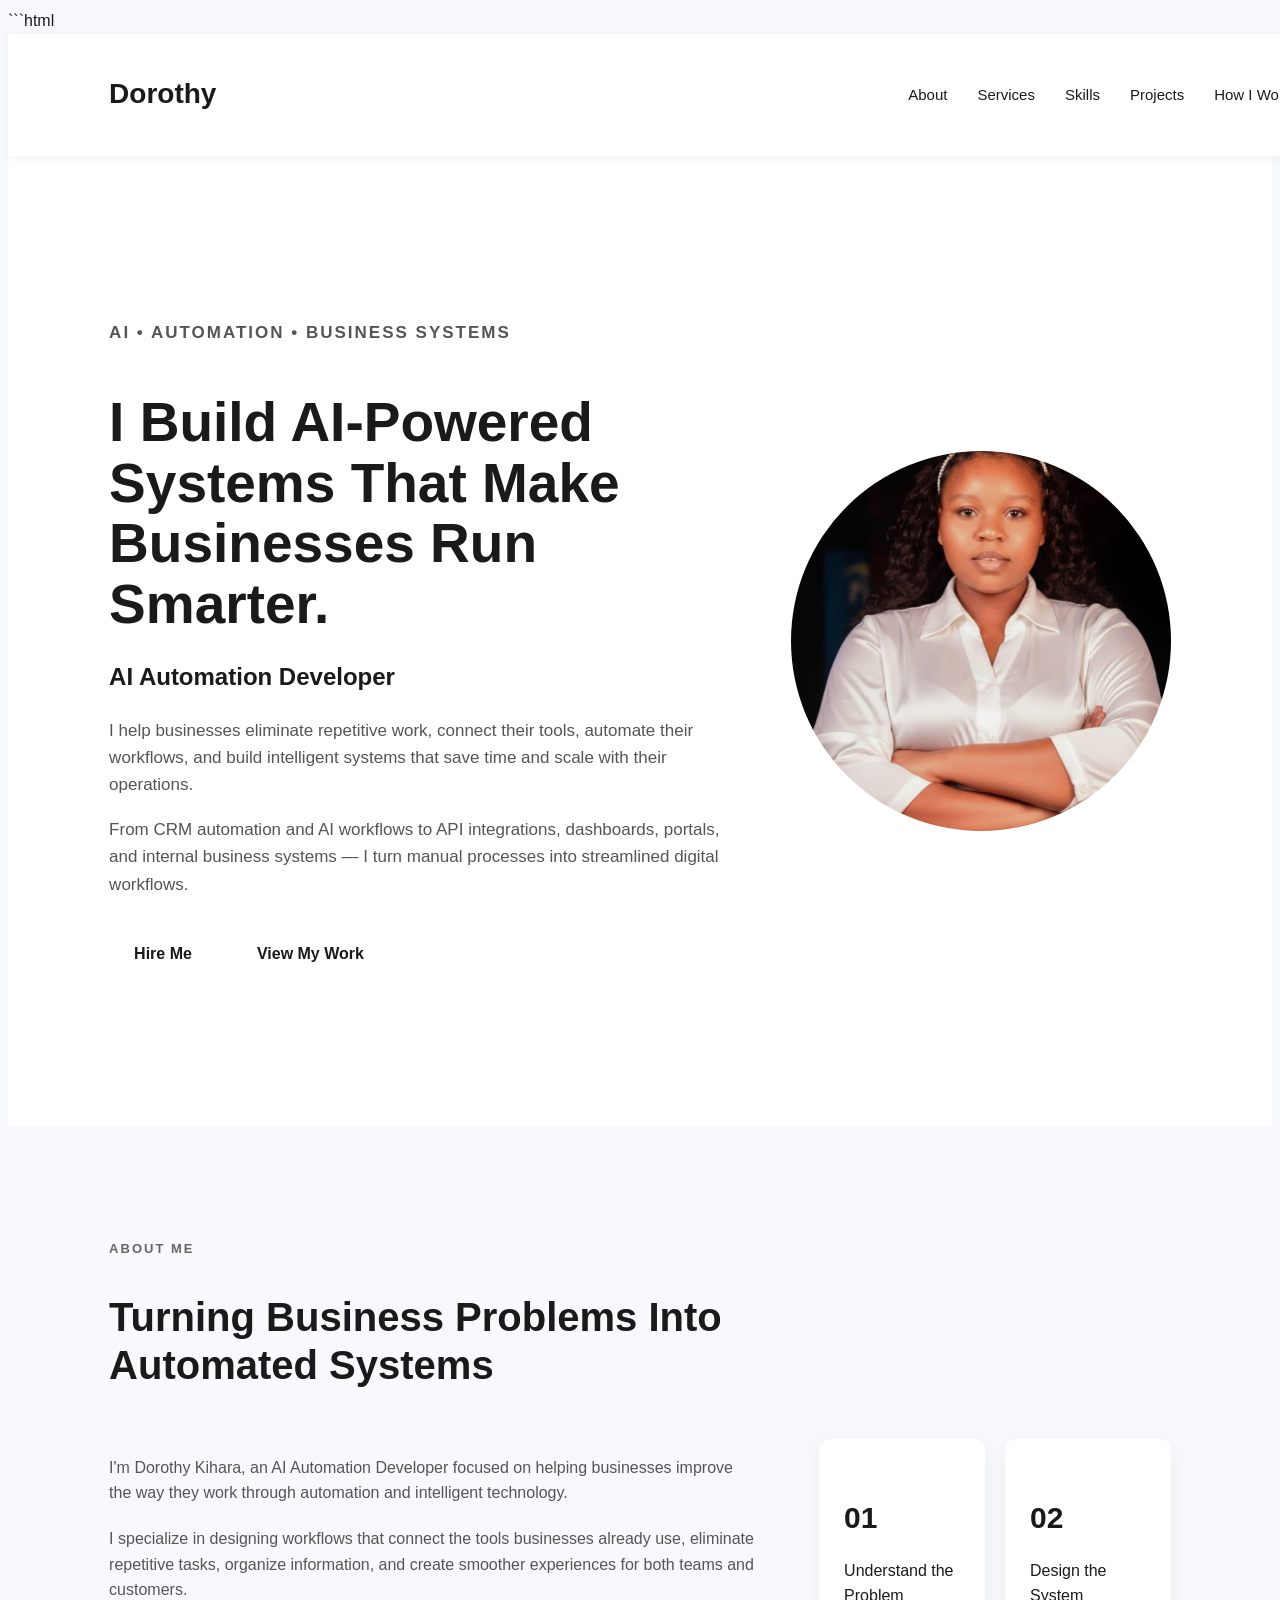
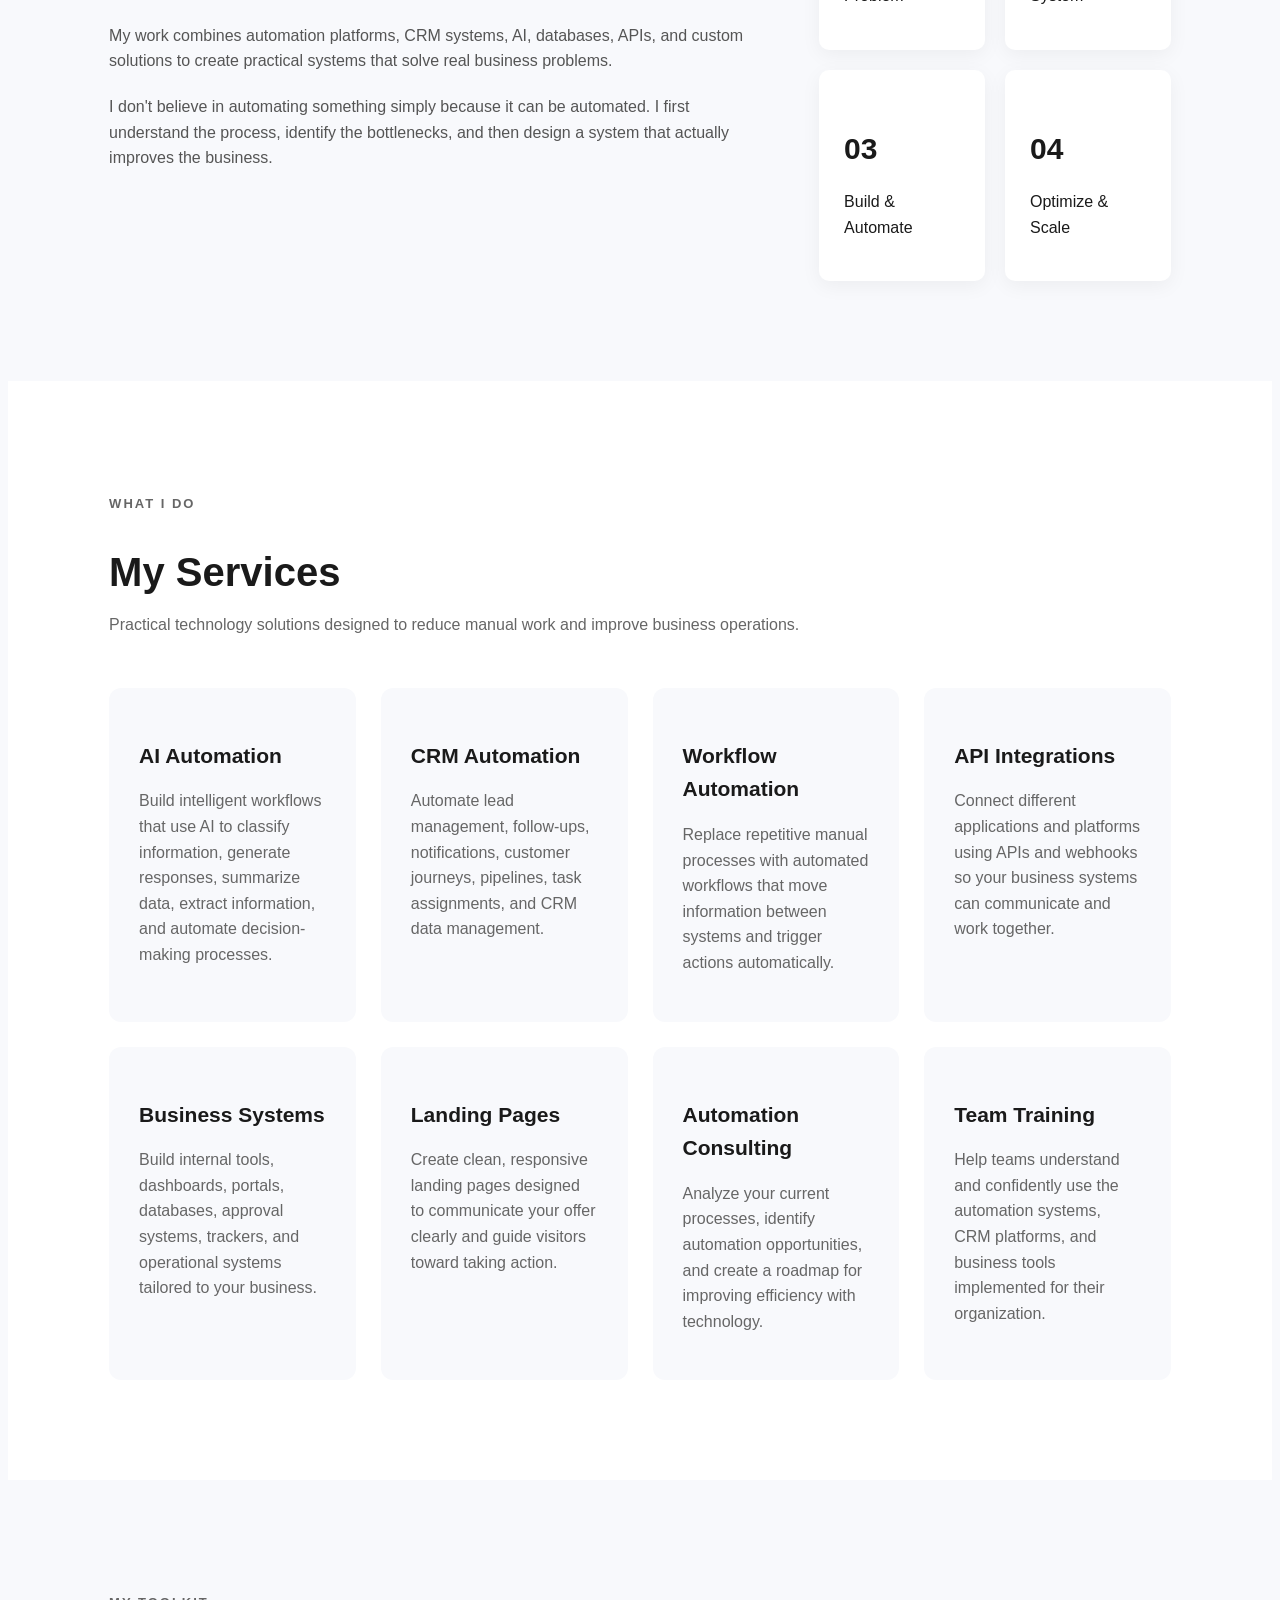
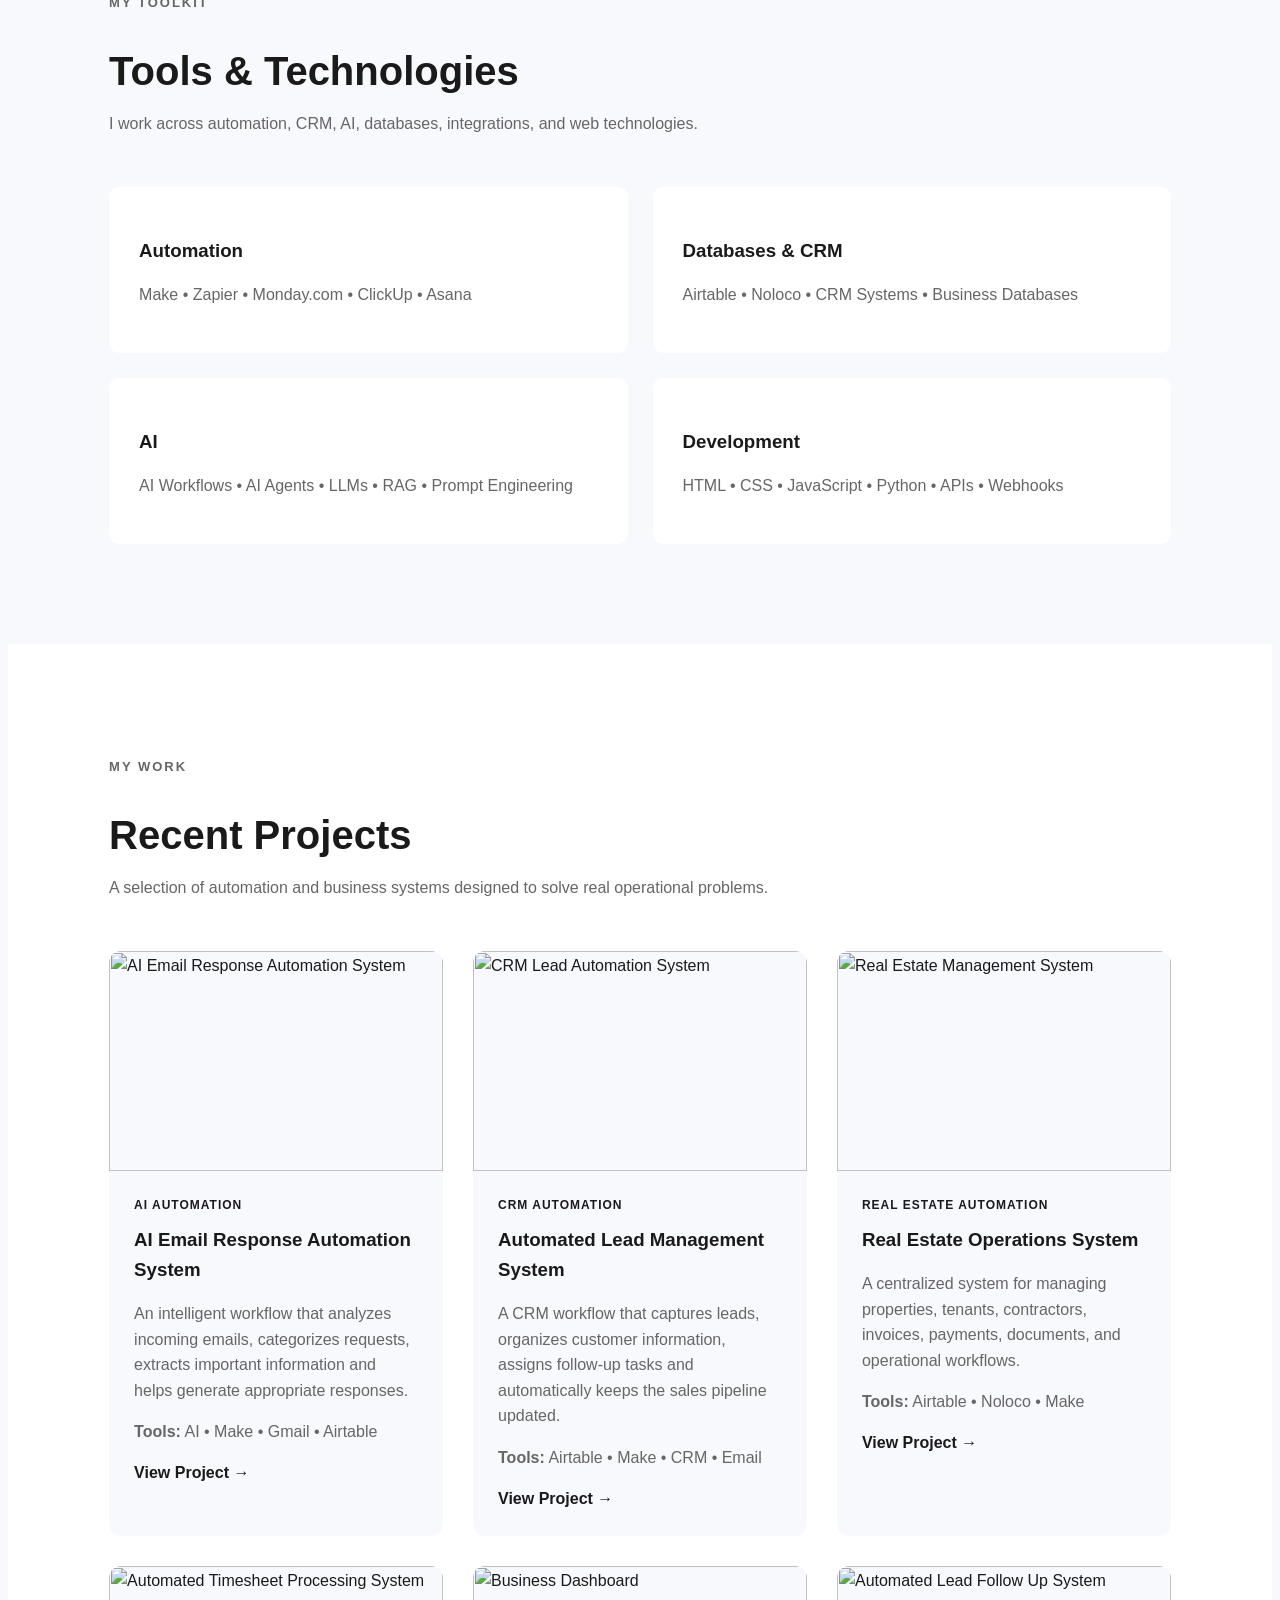
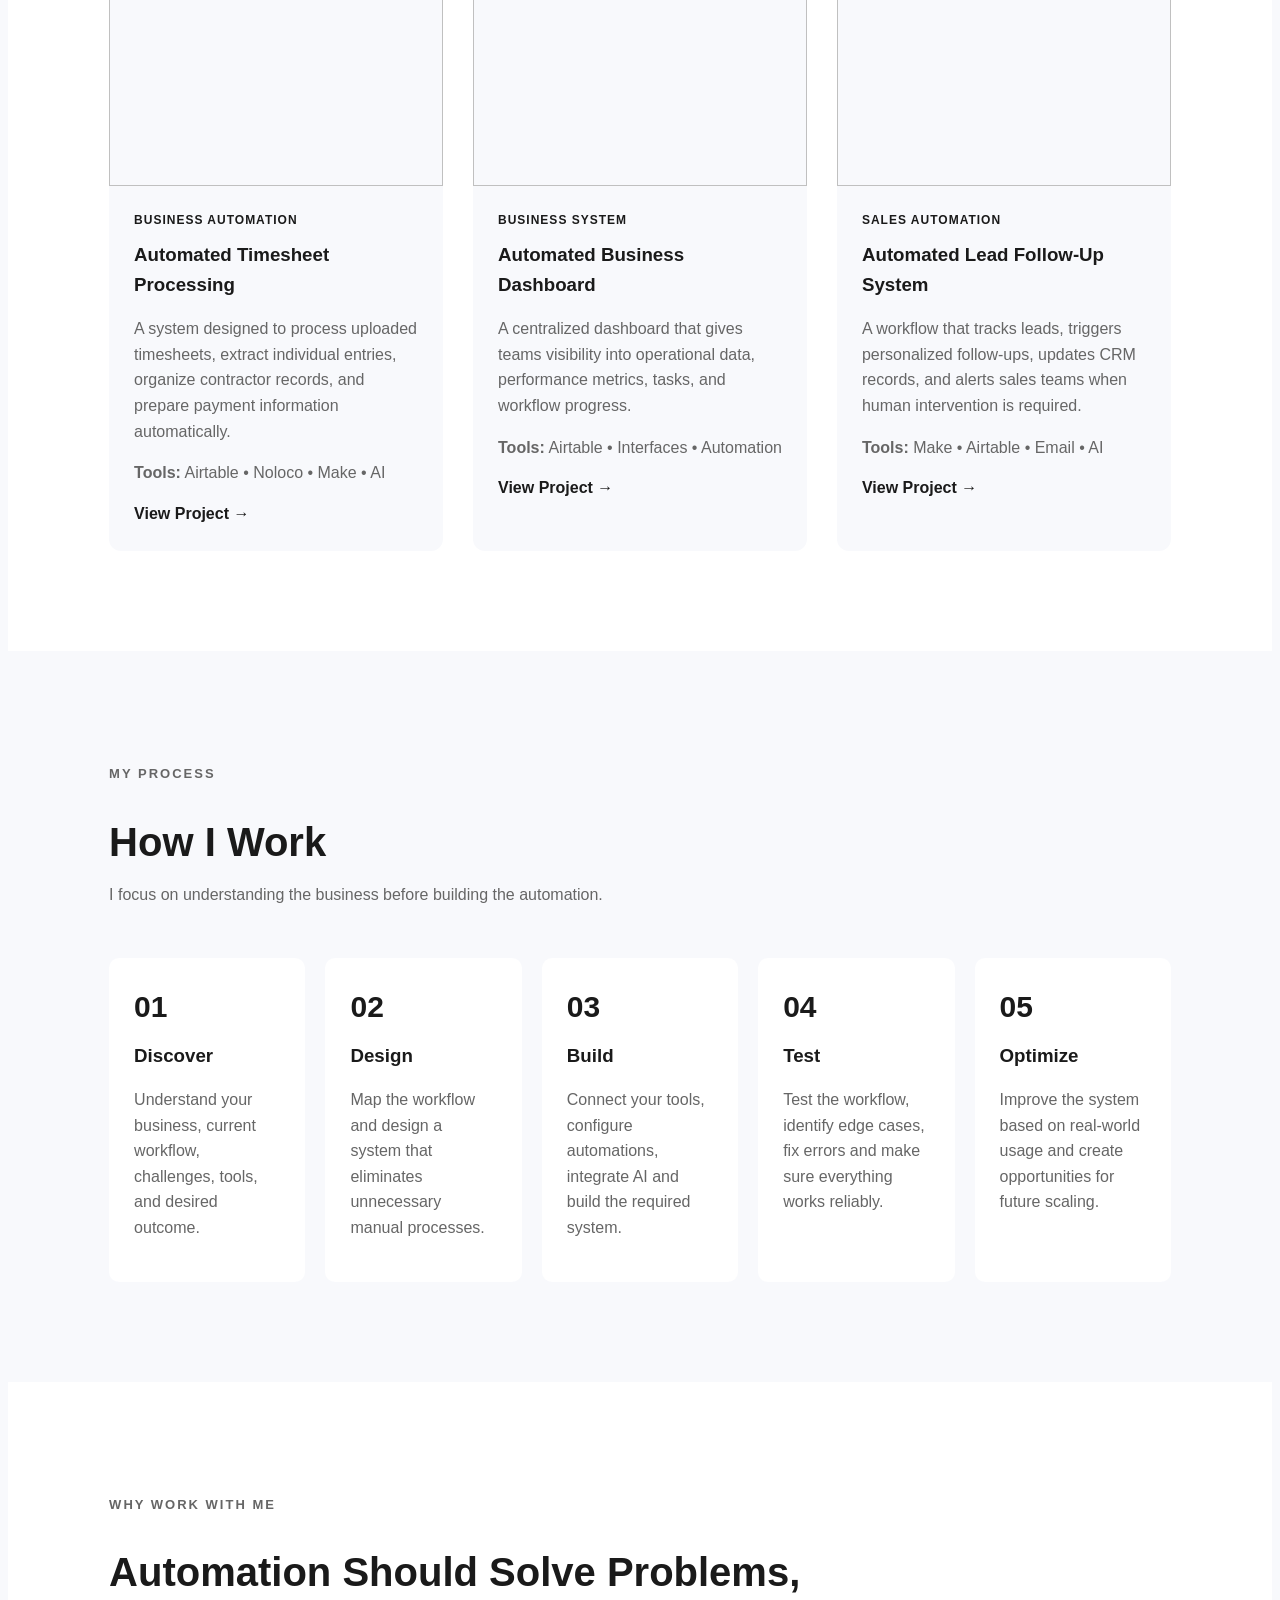
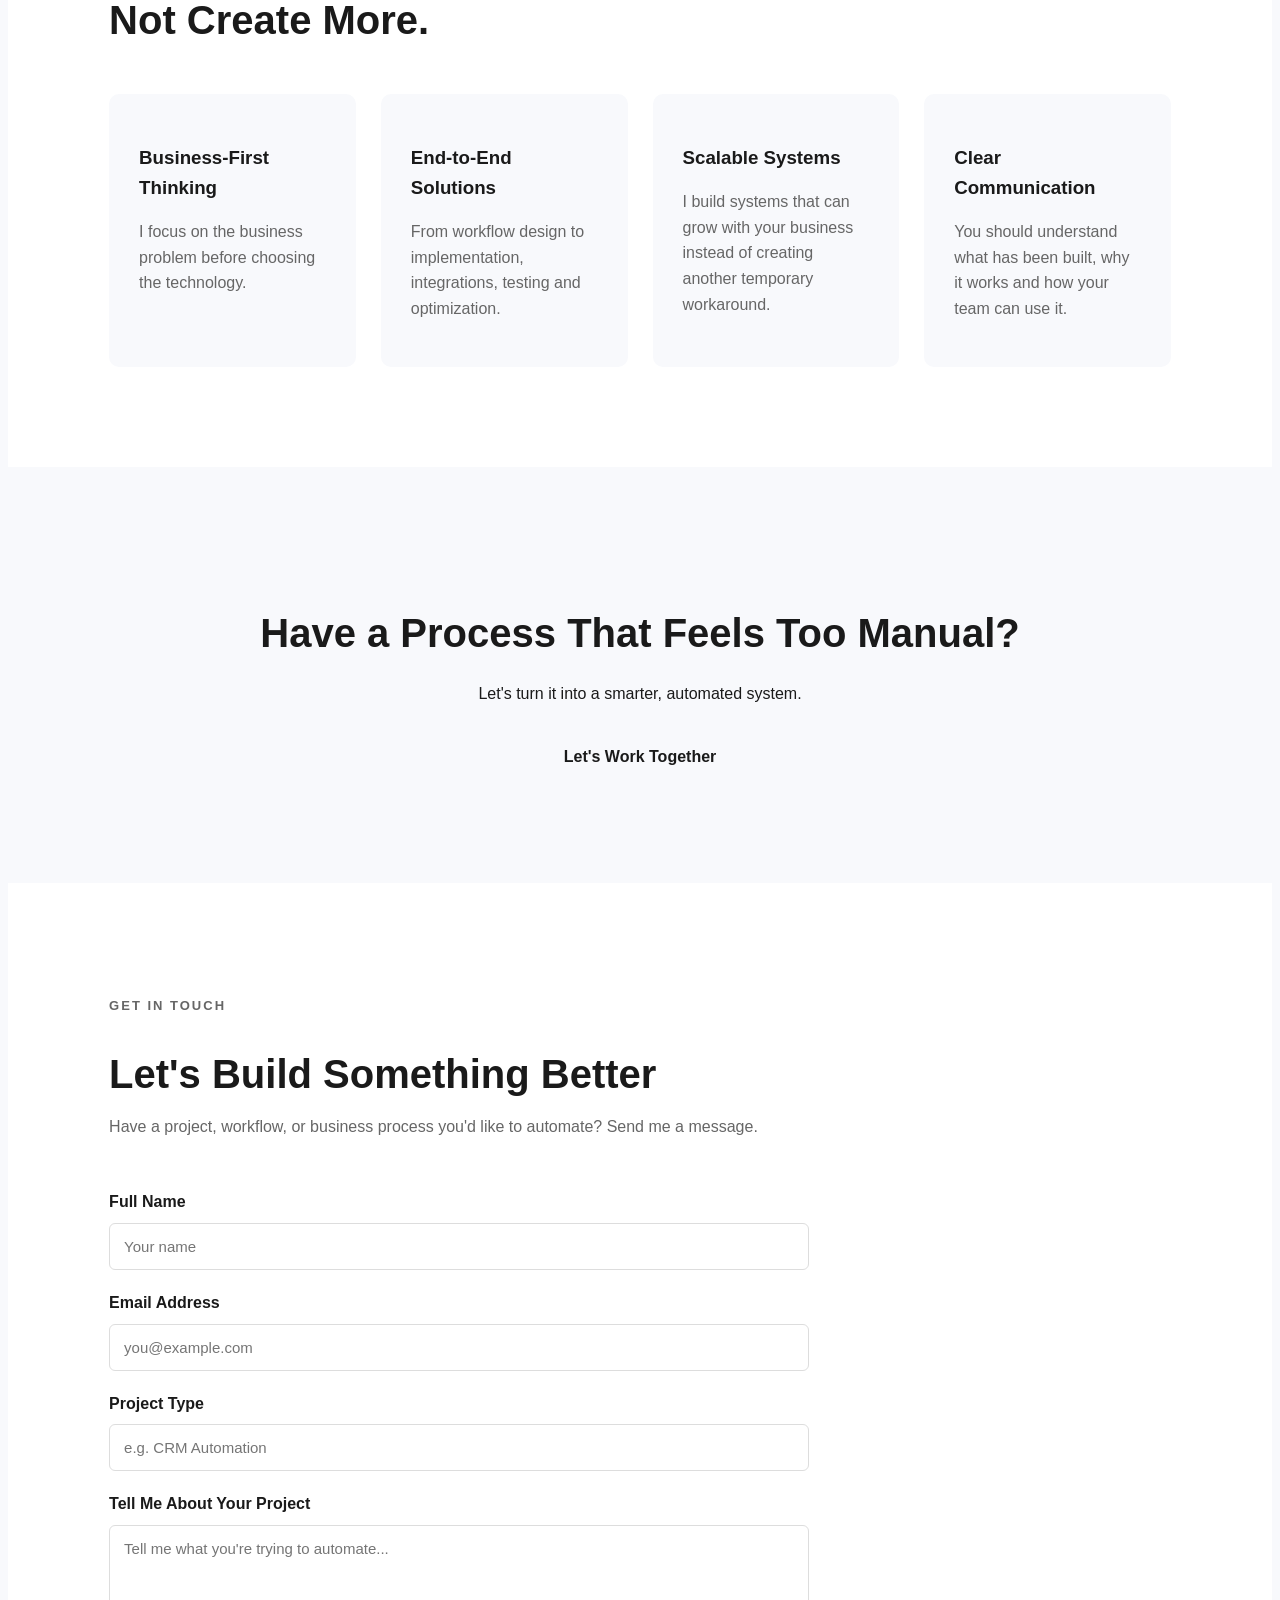
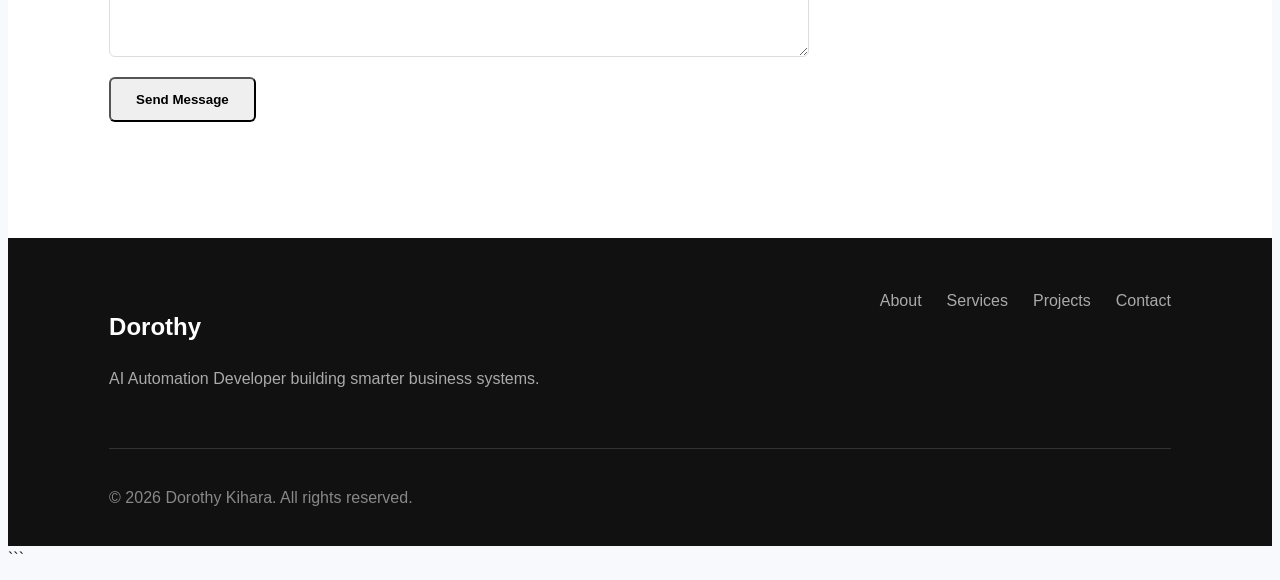
==== index.html @ 14ac832a "updates" ====
```html
<!DOCTYPE html>
<html lang="en">

<head>
    <meta charset="UTF-8">
    <meta name="viewport" content="width=device-width, initial-scale=1.0">

    <meta name="description"
        content="Dorothy Kihara - AI Automation Developer specializing in AI automation, CRM systems, workflow automation, API integrations and business process optimization.">

    <title>Dorothy Kihara | AI Automation Developer</title>

    <link rel="stylesheet" href="style.css">
</head>

<body>

    <!-- ================= HEADER ================= -->

    <header class="header">

        <div class="logo">
            <h1>Dorothy</h1>
        </div>

        <nav class="header-links">

            <a href="#about">About</a>
            <a href="#services">Services</a>
            <a href="#skills">Skills</a>
            <a href="#projects">Projects</a>
            <a href="#process">How I Work</a>
            <a href="#contact">Contact</a>

        </nav>

    </header>


    <main>

        <!-- ================= HERO ================= -->

        <section class="hero" id="home">

            <div class="hero-text">

                <p class="eyebrow">AI • AUTOMATION • BUSINESS SYSTEMS</p>

                <h2>
                    I Build AI-Powered Systems
                    That Make Businesses Run Smarter.
                </h2>

                <h3>AI Automation Developer</h3>

                <p>
                    I help businesses eliminate repetitive work, connect
                    their tools, automate their workflows, and build
                    intelligent systems that save time and scale with
                    their operations.
                </p>

                <p>
                    From CRM automation and AI workflows to API
                    integrations, dashboards, portals, and internal
                    business systems — I turn manual processes into
                    streamlined digital workflows.
                </p>

                <div class="hero-buttons">

                    <a href="#contact" class="btn">
                        Hire Me
                    </a>

                    <a href="#projects" class="btn secondary-btn">
                        View My Work
                    </a>

                </div>

            </div>


            <div class="hero-image">

                <img src="media/my pic.jpeg"
                    alt="Dorothy Kihara - AI Automation Developer">

            </div>

        </section>


        <!-- ================= ABOUT ================= -->

        <section class="about" id="about">

            <div class="section-heading">

                <p class="eyebrow">ABOUT ME</p>

                <h2>
                    Turning Business Problems Into
                    Automated Systems
                </h2>

            </div>


            <div class="about-content">

                <div class="about-text">

                    <p>
                        I'm Dorothy Kihara, an AI Automation Developer
                        focused on helping businesses improve the way
                        they work through automation and intelligent
                        technology.
                    </p>

                    <p>
                        I specialize in designing workflows that connect
                        the tools businesses already use, eliminate
                        repetitive tasks, organize information, and
                        create smoother experiences for both teams and
                        customers.
                    </p>

                    <p>
                        My work combines automation platforms, CRM
                        systems, AI, databases, APIs, and custom
                        solutions to create practical systems that
                        solve real business problems.
                    </p>

                    <p>
                        I don't believe in automating something simply
                        because it can be automated. I first understand
                        the process, identify the bottlenecks, and then
                        design a system that actually improves the
                        business.
                    </p>

                </div>


                <div class="about-highlights">

                    <div class="highlight">
                        <h3>01</h3>
                        <p>Understand the Problem</p>
                    </div>

                    <div class="highlight">
                        <h3>02</h3>
                        <p>Design the System</p>
                    </div>

                    <div class="highlight">
                        <h3>03</h3>
                        <p>Build & Automate</p>
                    </div>

                    <div class="highlight">
                        <h3>04</h3>
                        <p>Optimize & Scale</p>
                    </div>

                </div>

            </div>

        </section>


        <!-- ================= SERVICES ================= -->

        <section class="services" id="services">

            <div class="section-heading">

                <p class="eyebrow">WHAT I DO</p>

                <h2>My Services</h2>

                <p>
                    Practical technology solutions designed to reduce
                    manual work and improve business operations.
                </p>

            </div>


            <div class="services-container">


                <div class="card">

                    <h3>AI Automation</h3>

                    <p>
                        Build intelligent workflows that use AI to
                        classify information, generate responses,
                        summarize data, extract information, and
                        automate decision-making processes.
                    </p>

                </div>


                <div class="card">

                    <h3>CRM Automation</h3>

                    <p>
                        Automate lead management, follow-ups,
                        notifications, customer journeys, pipelines,
                        task assignments, and CRM data management.
                    </p>

                </div>


                <div class="card">

                    <h3>Workflow Automation</h3>

                    <p>
                        Replace repetitive manual processes with
                        automated workflows that move information
                        between systems and trigger actions
                        automatically.
                    </p>

                </div>


                <div class="card">

                    <h3>API Integrations</h3>

                    <p>
                        Connect different applications and platforms
                        using APIs and webhooks so your business
                        systems can communicate and work together.
                    </p>

                </div>


                <div class="card">

                    <h3>Business Systems</h3>

                    <p>
                        Build internal tools, dashboards, portals,
                        databases, approval systems, trackers, and
                        operational systems tailored to your business.
                    </p>

                </div>


                <div class="card">

                    <h3>Landing Pages</h3>

                    <p>
                        Create clean, responsive landing pages designed
                        to communicate your offer clearly and guide
                        visitors toward taking action.
                    </p>

                </div>


                <div class="card">

                    <h3>Automation Consulting</h3>

                    <p>
                        Analyze your current processes, identify
                        automation opportunities, and create a roadmap
                        for improving efficiency with technology.
                    </p>

                </div>


                <div class="card">

                    <h3>Team Training</h3>

                    <p>
                        Help teams understand and confidently use the
                        automation systems, CRM platforms, and business
                        tools implemented for their organization.
                    </p>

                </div>

            </div>

        </section>


        <!-- ================= SKILLS ================= -->

        <section class="skills" id="skills">

            <div class="section-heading">

                <p class="eyebrow">MY TOOLKIT</p>

                <h2>Tools & Technologies</h2>

                <p>
                    I work across automation, CRM, AI, databases,
                    integrations, and web technologies.
                </p>

            </div>


            <div class="skills-container">

                <div class="skill">
                    <h3>Automation</h3>
                    <p>Make • Zapier • Monday.com • ClickUp • Asana</p>
                </div>


                <div class="skill">
                    <h3>Databases & CRM</h3>
                    <p>Airtable • Noloco • CRM Systems • Business Databases</p>
                </div>


                <div class="skill">
                    <h3>AI</h3>
                    <p>AI Workflows • AI Agents • LLMs • RAG • Prompt Engineering</p>
                </div>


                <div class="skill">
                    <h3>Development</h3>
                    <p>HTML • CSS • JavaScript • Python • APIs • Webhooks</p>
                </div>

            </div>

        </section>


        <!-- ================= PROJECTS ================= -->

        <section class="projects" id="projects">

            <div class="section-heading">

                <p class="eyebrow">MY WORK</p>

                <h2>Recent Projects</h2>

                <p>
                    A selection of automation and business systems
                    designed to solve real operational problems.
                </p>

            </div>


            <div class="projects-container">


                <!-- PROJECT 1 -->

                <article class="projects-card">

                    <div class="project-image">

                        <img src="media/ai-email-automation.png"
                            alt="AI Email Response Automation System">

                    </div>

                    <div class="project-content">

                        <span>AI AUTOMATION</span>

                        <h3>
                            AI Email Response Automation System
                        </h3>

                        <p>
                            An intelligent workflow that analyzes
                            incoming emails, categorizes requests,
                            extracts important information and helps
                            generate appropriate responses.
                        </p>

                        <p>
                            <strong>Tools:</strong>
                            AI • Make • Gmail • Airtable
                        </p>

                        <a href="#" class="project-link">
                            View Project →
                        </a>

                    </div>

                </article>


                <!-- PROJECT 2 -->

                <article class="projects-card">

                    <div class="project-image">

                        <img src="media/crm-automation.png"
                            alt="CRM Lead Automation System">

                    </div>

                    <div class="project-content">

                        <span>CRM AUTOMATION</span>

                        <h3>
                            Automated Lead Management System
                        </h3>

                        <p>
                            A CRM workflow that captures leads,
                            organizes customer information,
                            assigns follow-up tasks and automatically
                            keeps the sales pipeline updated.
                        </p>

                        <p>
                            <strong>Tools:</strong>
                            Airtable • Make • CRM • Email
                        </p>

                        <a href="#" class="project-link">
                            View Project →
                        </a>

                    </div>

                </article>


                <!-- PROJECT 3 -->

                <article class="projects-card">

                    <div class="project-image">

                        <img src="media/real-estate-system.png"
                            alt="Real Estate Management System">

                    </div>

                    <div class="project-content">

                        <span>REAL ESTATE AUTOMATION</span>

                        <h3>
                            Real Estate Operations System
                        </h3>

                        <p>
                            A centralized system for managing properties,
                            tenants, contractors, invoices, payments,
                            documents, and operational workflows.
                        </p>

                        <p>
                            <strong>Tools:</strong>
                            Airtable • Noloco • Make
                        </p>

                        <a href="#" class="project-link">
                            View Project →
                        </a>

                    </div>

                </article>


                <!-- PROJECT 4 -->

                <article class="projects-card">

                    <div class="project-image">

                        <img src="media/timesheet-system.png"
                            alt="Automated Timesheet Processing System">

                    </div>

                    <div class="project-content">

                        <span>BUSINESS AUTOMATION</span>

                        <h3>
                            Automated Timesheet Processing
                        </h3>

                        <p>
                            A system designed to process uploaded
                            timesheets, extract individual entries,
                            organize contractor records, and prepare
                            payment information automatically.
                        </p>

                        <p>
                            <strong>Tools:</strong>
                            Airtable • Noloco • Make • AI
                        </p>

                        <a href="#" class="project-link">
                            View Project →
                        </a>

                    </div>

                </article>


                <!-- PROJECT 5 -->

                <article class="projects-card">

                    <div class="project-image">

                        <img src="media/business-dashboard.png"
                            alt="Business Dashboard">

                    </div>

                    <div class="project-content">

                        <span>BUSINESS SYSTEM</span>

                        <h3>
                            Automated Business Dashboard
                        </h3>

                        <p>
                            A centralized dashboard that gives teams
                            visibility into operational data,
                            performance metrics, tasks, and workflow
                            progress.
                        </p>

                        <p>
                            <strong>Tools:</strong>
                            Airtable • Interfaces • Automation
                        </p>

                        <a href="#" class="project-link">
                            View Project →
                        </a>

                    </div>

                </article>


                <!-- PROJECT 6 -->

                <article class="projects-card">

                    <div class="project-image">

                        <img src="media/lead-followup.png"
                            alt="Automated Lead Follow Up System">

                    </div>

                    <div class="project-content">

                        <span>SALES AUTOMATION</span>

                        <h3>
                            Automated Lead Follow-Up System
                        </h3>

                        <p>
                            A workflow that tracks leads, triggers
                            personalized follow-ups, updates CRM
                            records, and alerts sales teams when human
                            intervention is required.
                        </p>

                        <p>
                            <strong>Tools:</strong>
                            Make • Airtable • Email • AI
                        </p>

                        <a href="#" class="project-link">
                            View Project →
                        </a>

                    </div>

                </article>

            </div>

        </section>


        <!-- ================= PROCESS ================= -->

        <section class="process" id="process">

            <div class="section-heading">

                <p class="eyebrow">MY PROCESS</p>

                <h2>How I Work</h2>

                <p>
                    I focus on understanding the business before
                    building the automation.
                </p>

            </div>


            <div class="process-container">


                <div class="process-step">

                    <span>01</span>

                    <h3>Discover</h3>

                    <p>
                        Understand your business, current workflow,
                        challenges, tools, and desired outcome.
                    </p>

                </div>


                <div class="process-step">

                    <span>02</span>

                    <h3>Design</h3>

                    <p>
                        Map the workflow and design a system that
                        eliminates unnecessary manual processes.
                    </p>

                </div>


                <div class="process-step">

                    <span>03</span>

                    <h3>Build</h3>

                    <p>
                        Connect your tools, configure automations,
                        integrate AI and build the required system.
                    </p>

                </div>


                <div class="process-step">

                    <span>04</span>

                    <h3>Test</h3>

                    <p>
                        Test the workflow, identify edge cases,
                        fix errors and make sure everything works
                        reliably.
                    </p>

                </div>


                <div class="process-step">

                    <span>05</span>

                    <h3>Optimize</h3>

                    <p>
                        Improve the system based on real-world usage
                        and create opportunities for future scaling.
                    </p>

                </div>

            </div>

        </section>


        <!-- ================= WHY WORK WITH ME ================= -->

        <section class="why-me">

            <div class="section-heading">

                <p class="eyebrow">WHY WORK WITH ME</p>

                <h2>
                    Automation Should Solve Problems,
                    Not Create More.
                </h2>

            </div>


            <div class="why-container">

                <div class="why-card">

                    <h3>Business-First Thinking</h3>

                    <p>
                        I focus on the business problem before choosing
                        the technology.
                    </p>

                </div>


                <div class="why-card">

                    <h3>End-to-End Solutions</h3>

                    <p>
                        From workflow design to implementation,
                        integrations, testing and optimization.
                    </p>

                </div>


                <div class="why-card">

                    <h3>Scalable Systems</h3>

                    <p>
                        I build systems that can grow with your
                        business instead of creating another temporary
                        workaround.
                    </p>

                </div>


                <div class="why-card">

                    <h3>Clear Communication</h3>

                    <p>
                        You should understand what has been built,
                        why it works and how your team can use it.
                    </p>

                </div>

            </div>

        </section>


        <!-- ================= CTA ================= -->

        <section class="cta">

            <h2>
                Have a Process That Feels Too Manual?
            </h2>

            <p>
                Let's turn it into a smarter, automated system.
            </p>

            <a href="#contact" class="btn">
                Let's Work Together
            </a>

        </section>


        <!-- ================= CONTACT ================= -->

        <section class="contacts" id="contact">

            <div class="section-heading">

                <p class="eyebrow">GET IN TOUCH</p>

                <h2>Let's Build Something Better</h2>

                <p>
                    Have a project, workflow, or business process
                    you'd like to automate? Send me a message.
                </p>

            </div>


            <form class="contact-form">

                <div class="form-group">

                    <label for="name">
                        Full Name
                    </label>

                    <input
                        type="text"
                        id="name"
                        name="name"
                        placeholder="Your name"
                        required>

                </div>


                <div class="form-group">

                    <label for="email">
                        Email Address
                    </label>

                    <input
                        type="email"
                        id="email"
                        name="email"
                        placeholder="you@example.com"
                        required>

                </div>


                <div class="form-group">

                    <label for="subject">
                        Project Type
                    </label>

                    <input
                        type="text"
                        id="subject"
                        name="subject"
                        placeholder="e.g. CRM Automation">

                </div>


                <div class="form-group">

                    <label for="message">
                        Tell Me About Your Project
                    </label>

                    <textarea
                        id="message"
                        name="message"
                        rows="6"
                        placeholder="Tell me what you're trying to automate..."
                        required></textarea>

                </div>


                <button type="submit" class="btn">
                    Send Message
                </button>

            </form>

        </section>

    </main>


    <!-- ================= FOOTER ================= -->

    <footer class="footer">

        <div class="footer-content">

            <div>

                <h2>Dorothy</h2>

                <p>
                    AI Automation Developer building smarter
                    business systems.
                </p>

            </div>


            <div class="footer-links">

                <a href="#about">About</a>
                <a href="#services">Services</a>
                <a href="#projects">Projects</a>
                <a href="#contact">Contact</a>

            </div>

        </div>


        <div class="footer-bottom">

            <p>
                © 2026 Dorothy Kihara. All rights reserved.
            </p>

        </div>

    </footer>


</body>

</html>
```
---- style.css ----
```css
/* =========================================
   1. GLOBAL RESET
========================================= */

* {
    margin: 0;
    padding: 0;
    box-sizing: border-box;
}


/* =========================================
   2. BODY
========================================= */

body {
    font-family: Arial, Helvetica, sans-serif;
    line-height: 1.6;
    background-color: #f8f9fc;
    color: #1a1a1a;
}


/* =========================================
   3. GENERAL ELEMENTS
========================================= */

img {
    max-width: 100%;
    display: block;
}

a {
    text-decoration: none;
    color: inherit;
}

button,
.btn {
    cursor: pointer;
}


/* =========================================
   4. HEADER
========================================= */

.header {
    width: 100%;
    padding: 20px 8%;

    display: flex;
    justify-content: space-between;
    align-items: center;

    background-color: #ffffff;

    position: sticky;
    top: 0;
    z-index: 1000;

    box-shadow: 0 2px 10px rgba(0, 0, 0, 0.05);
}


/* Logo */

.logo h1 {
    font-size: 28px;
    font-weight: 700;
}


/* Navigation */

.header-links {
    display: flex;
    gap: 30px;
    align-items: center;
}

.header-links a {
    font-size: 15px;
    font-weight: 500;
    transition: 0.3s ease;
}

.header-links a:hover {
    transform: translateY(-2px);
}


/* =========================================
   5. HERO SECTION
========================================= */

.hero {
    min-height: 90vh;

    padding: 80px 8%;

    display: flex;
    align-items: center;
    justify-content: space-between;

    gap: 60px;

    background-color: #ffffff;
}


/* Hero text */

.hero-text {
    max-width: 650px;
}

.eyebrow {
    font-size: 13px;
    font-weight: 700;
    letter-spacing: 2px;
    margin-bottom: 15px;
}

.hero-text h2 {
    font-size: 55px;
    line-height: 1.1;
    margin-bottom: 20px;
}

.hero-text h3 {
    font-size: 24px;
    margin-bottom: 20px;
}

.hero-text p {
    font-size: 17px;
    margin-bottom: 18px;
    color: #555;
}


/* Hero image */

.hero-image {
    width: 380px;
    height: 380px;

    flex-shrink: 0;
}

.hero-image img {
    width: 100%;
    height: 100%;

    object-fit: cover;

    border-radius: 50%;
}


/* =========================================
   6. BUTTONS
========================================= */

.hero-buttons {
    display: flex;
    gap: 15px;
    margin-top: 30px;
}

.btn {
    display: inline-block;

    padding: 13px 25px;

    border-radius: 6px;

    font-weight: 600;

    transition: 0.3s ease;
}

.btn:hover {
    transform: translateY(-3px);
}

.secondary-btn {
    background-color: transparent;
}


/* =========================================
   7. SECTION DEFAULTS
========================================= */

section {
    padding: 100px 8%;
}

.section-heading {
    max-width: 700px;
    margin-bottom: 50px;
}

.section-heading h2 {
    font-size: 40px;
    line-height: 1.2;
    margin-bottom: 15px;
}

.section-heading p {
    color: #666;
}


/* =========================================
   8. ABOUT SECTION
========================================= */

.about {
    background-color: #f8f9fc;
}

.about-content {
    display: flex;
    justify-content: space-between;
    gap: 60px;
}

.about-text {
    max-width: 650px;
}

.about-text p {
    margin-bottom: 20px;
    color: #555;
}

.about-highlights {
    display: grid;
    grid-template-columns: repeat(2, 1fr);
    gap: 20px;

    max-width: 400px;
}

.highlight {
    padding: 25px;

    background-color: #ffffff;

    border-radius: 10px;

    box-shadow: 0 5px 20px rgba(0, 0, 0, 0.05);
}

.highlight h3 {
    font-size: 30px;
    margin-bottom: 10px;
}


/* =========================================
   9. SERVICES
========================================= */

.services {
    background-color: #ffffff;
}

.services-container {
    display: grid;

    grid-template-columns: repeat(4, 1fr);

    gap: 25px;
}

.card {
    padding: 30px;

    background-color: #f8f9fc;

    border-radius: 12px;

    transition: 0.3s ease;
}

.card:hover {
    transform: translateY(-8px);
}

.card h3 {
    font-size: 21px;
    margin-bottom: 15px;
}

.card p {
    color: #666;
}


/* =========================================
   10. SKILLS
========================================= */

.skills {
    background-color: #f8f9fc;
}

.skills-container {
    display: grid;

    grid-template-columns: repeat(2, 1fr);

    gap: 25px;
}

.skill {
    padding: 30px;

    background-color: #ffffff;

    border-radius: 10px;
}

.skill h3 {
    margin-bottom: 10px;
}

.skill p {
    color: #666;
}


/* =========================================
   11. PROJECTS
========================================= */

.projects {
    background-color: #ffffff;
}

.projects-container {
    display: grid;

    grid-template-columns: repeat(3, 1fr);

    gap: 30px;
}

.projects-card {
    overflow: hidden;

    background-color: #f8f9fc;

    border-radius: 12px;

    transition: 0.3s ease;
}

.projects-card:hover {
    transform: translateY(-8px);
}

.project-image {
    width: 100%;
    height: 220px;
}

.project-image img {
    width: 100%;
    height: 100%;

    object-fit: cover;
}

.project-content {
    padding: 25px;
}

.project-content span {
    font-size: 12px;
    font-weight: 700;
    letter-spacing: 1px;
}

.project-content h3 {
    margin: 10px 0;
}

.project-content p {
    color: #666;
    margin-bottom: 15px;
}

.project-link {
    font-weight: 600;
}


/* =========================================
   12. PROCESS
========================================= */

.process {
    background-color: #f8f9fc;
}

.process-container {
    display: grid;

    grid-template-columns: repeat(5, 1fr);

    gap: 20px;
}

.process-step {
    padding: 25px;

    background-color: #ffffff;

    border-radius: 10px;
}

.process-step span {
    font-size: 30px;
    font-weight: 700;
}

.process-step h3 {
    margin: 10px 0;
}

.process-step p {
    color: #666;
}


/* =========================================
   13. WHY WORK WITH ME
========================================= */

.why-me {
    background-color: #ffffff;
}

.why-container {
    display: grid;

    grid-template-columns: repeat(4, 1fr);

    gap: 25px;
}

.why-card {
    padding: 30px;

    background-color: #f8f9fc;

    border-radius: 10px;
}

.why-card h3 {
    margin-bottom: 10px;
}

.why-card p {
    color: #666;
}


/* =========================================
   14. CTA
========================================= */

.cta {
    text-align: center;

    background-color: #f8f9fc;
}

.cta h2 {
    font-size: 40px;
    margin-bottom: 15px;
}

.cta p {
    margin-bottom: 25px;
}


/* =========================================
   15. CONTACT
========================================= */

.contacts {
    background-color: #ffffff;
}

.contact-form {
    max-width: 700px;
}

.form-group {
    margin-bottom: 20px;
}

.form-group label {
    display: block;

    margin-bottom: 8px;

    font-weight: 600;
}

.form-group input,
.form-group textarea {
    width: 100%;

    padding: 14px;

    border: 1px solid #ddd;

    border-radius: 6px;

    font-family: inherit;

    font-size: 15px;
}

.form-group textarea {
    resize: vertical;
}


/* =========================================
   16. FOOTER
========================================= */

.footer {
    padding: 50px 8% 20px;

    background-color: #111111;

    color: #ffffff;
}

.footer-content {
    display: flex;

    justify-content: space-between;

    gap: 50px;

    padding-bottom: 40px;
}

.footer-content p {
    margin-top: 10px;
    color: #aaa;
}

.footer-links {
    display: flex;

    gap: 25px;
}

.footer-links a {
    color: #aaa;

    transition: 0.3s ease;
}

.footer-links a:hover {
    color: #ffffff;
}

.footer-bottom {
    padding-top: 20px;

    border-top: 1px solid #333;

    color: #888;
}


/* =========================================
   17. MOBILE RESPONSIVENESS
========================================= */

@media (max-width: 900px) {

    .header {
        padding: 20px 5%;
    }

    .header-links {
        gap: 15px;
    }

    .hero {
        flex-direction: column-reverse;
        text-align: center;

        padding: 70px 5%;
    }

    .hero-image {
        width: 280px;
        height: 280px;
    }

    .hero-text h2 {
        font-size: 42px;
    }

    .hero-buttons {
        justify-content: center;
    }

    section {
        padding: 80px 5%;
    }

    .about-content {
        flex-direction: column;
    }

    .services-container {
        grid-template-columns: repeat(2, 1fr);
    }

    .projects-container {
        grid-template-columns: repeat(2, 1fr);
    }

    .process-container {
        grid-template-columns: repeat(2, 1fr);
    }

    .why-container {
        grid-template-columns: repeat(2, 1fr);
    }
}


@media (max-width: 600px) {

    .header {
        flex-direction: column;
        gap: 15px;
    }

    .header-links {
        flex-wrap: wrap;
        justify-content: center;
    }

    .hero-text h2 {
        font-size: 35px;
    }

    .hero-text h3 {
        font-size: 20px;
    }

    .section-heading h2 {
        font-size: 32px;
    }

    .services-container,
    .skills-container,
    .projects-container,
    .process-container,
    .why-container {
        grid-template-columns: 1fr;
    }

    .about-highlights {
        grid-template-columns: 1fr;
    }

    .hero-buttons {
        flex-direction: column;
    }

    .footer-content {
        flex-direction: column;
    }

    .footer-links {
        flex-wrap: wrap;
    }

}
```
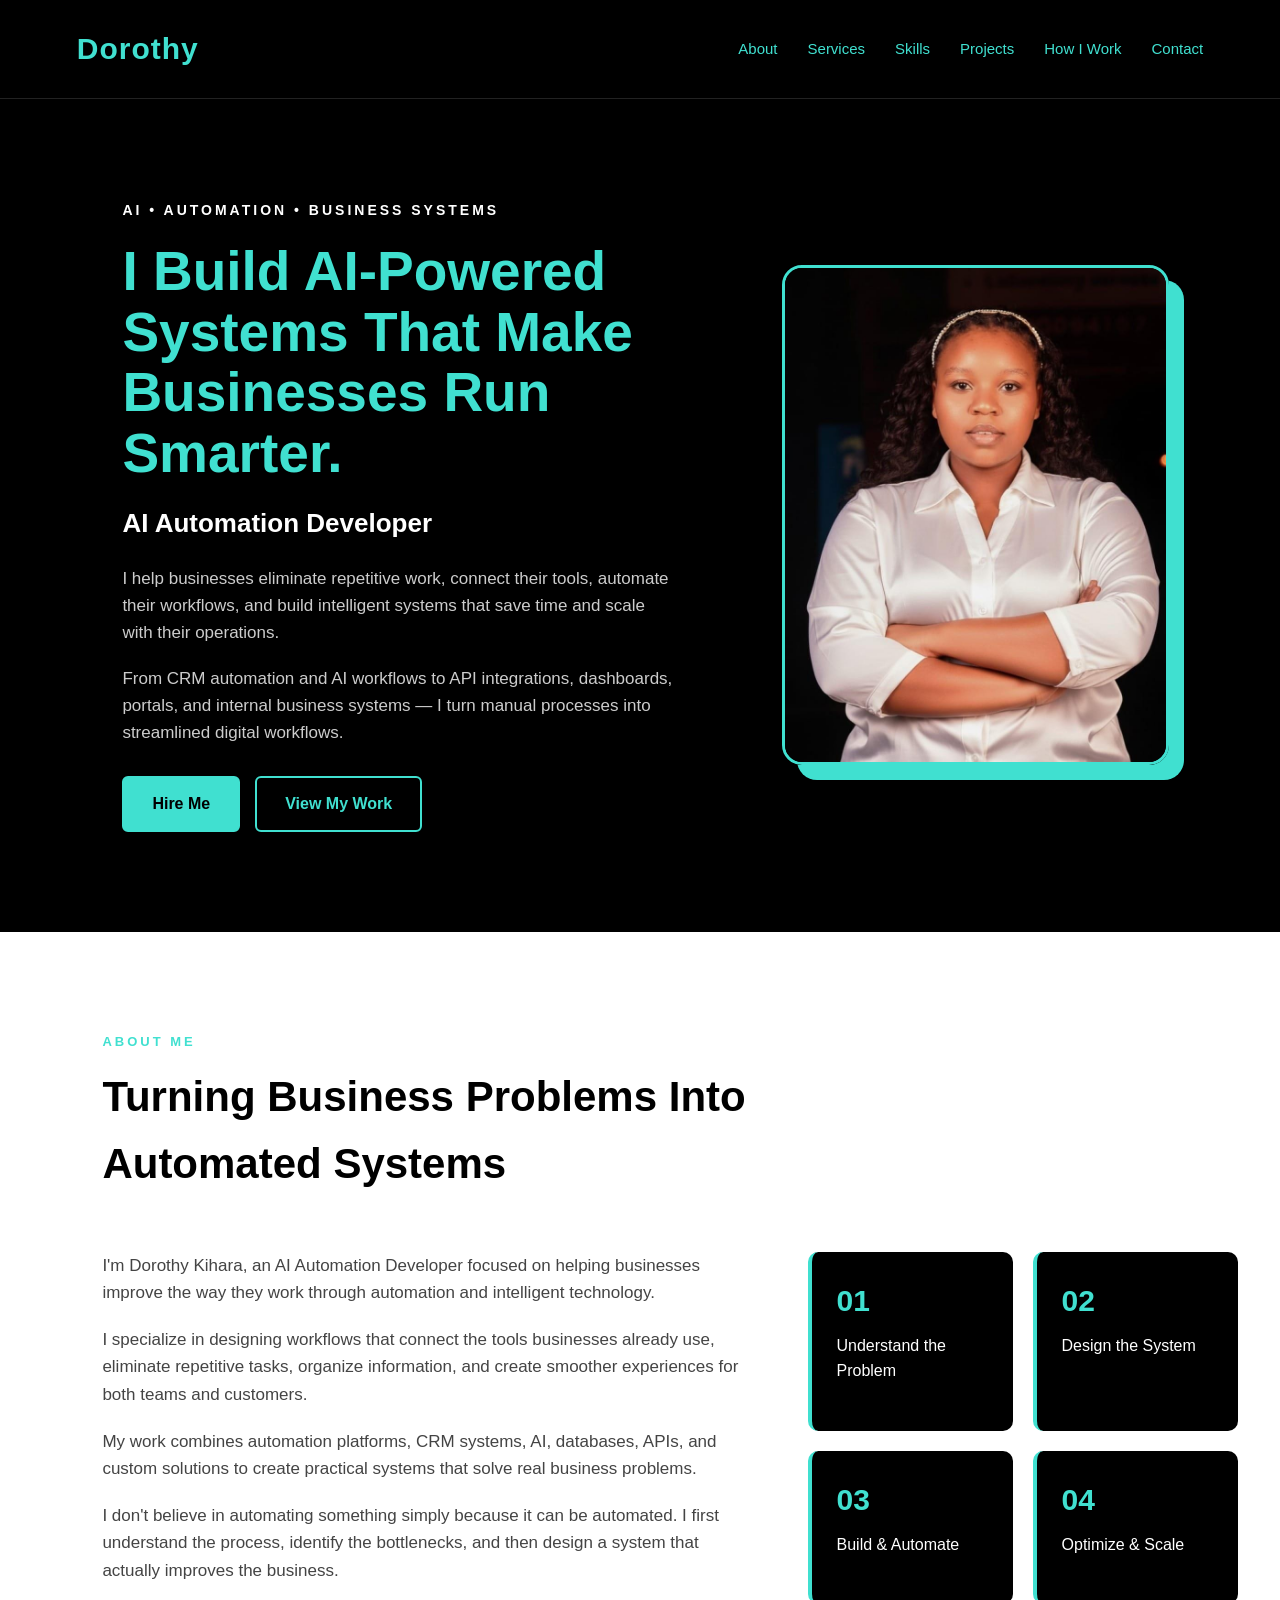
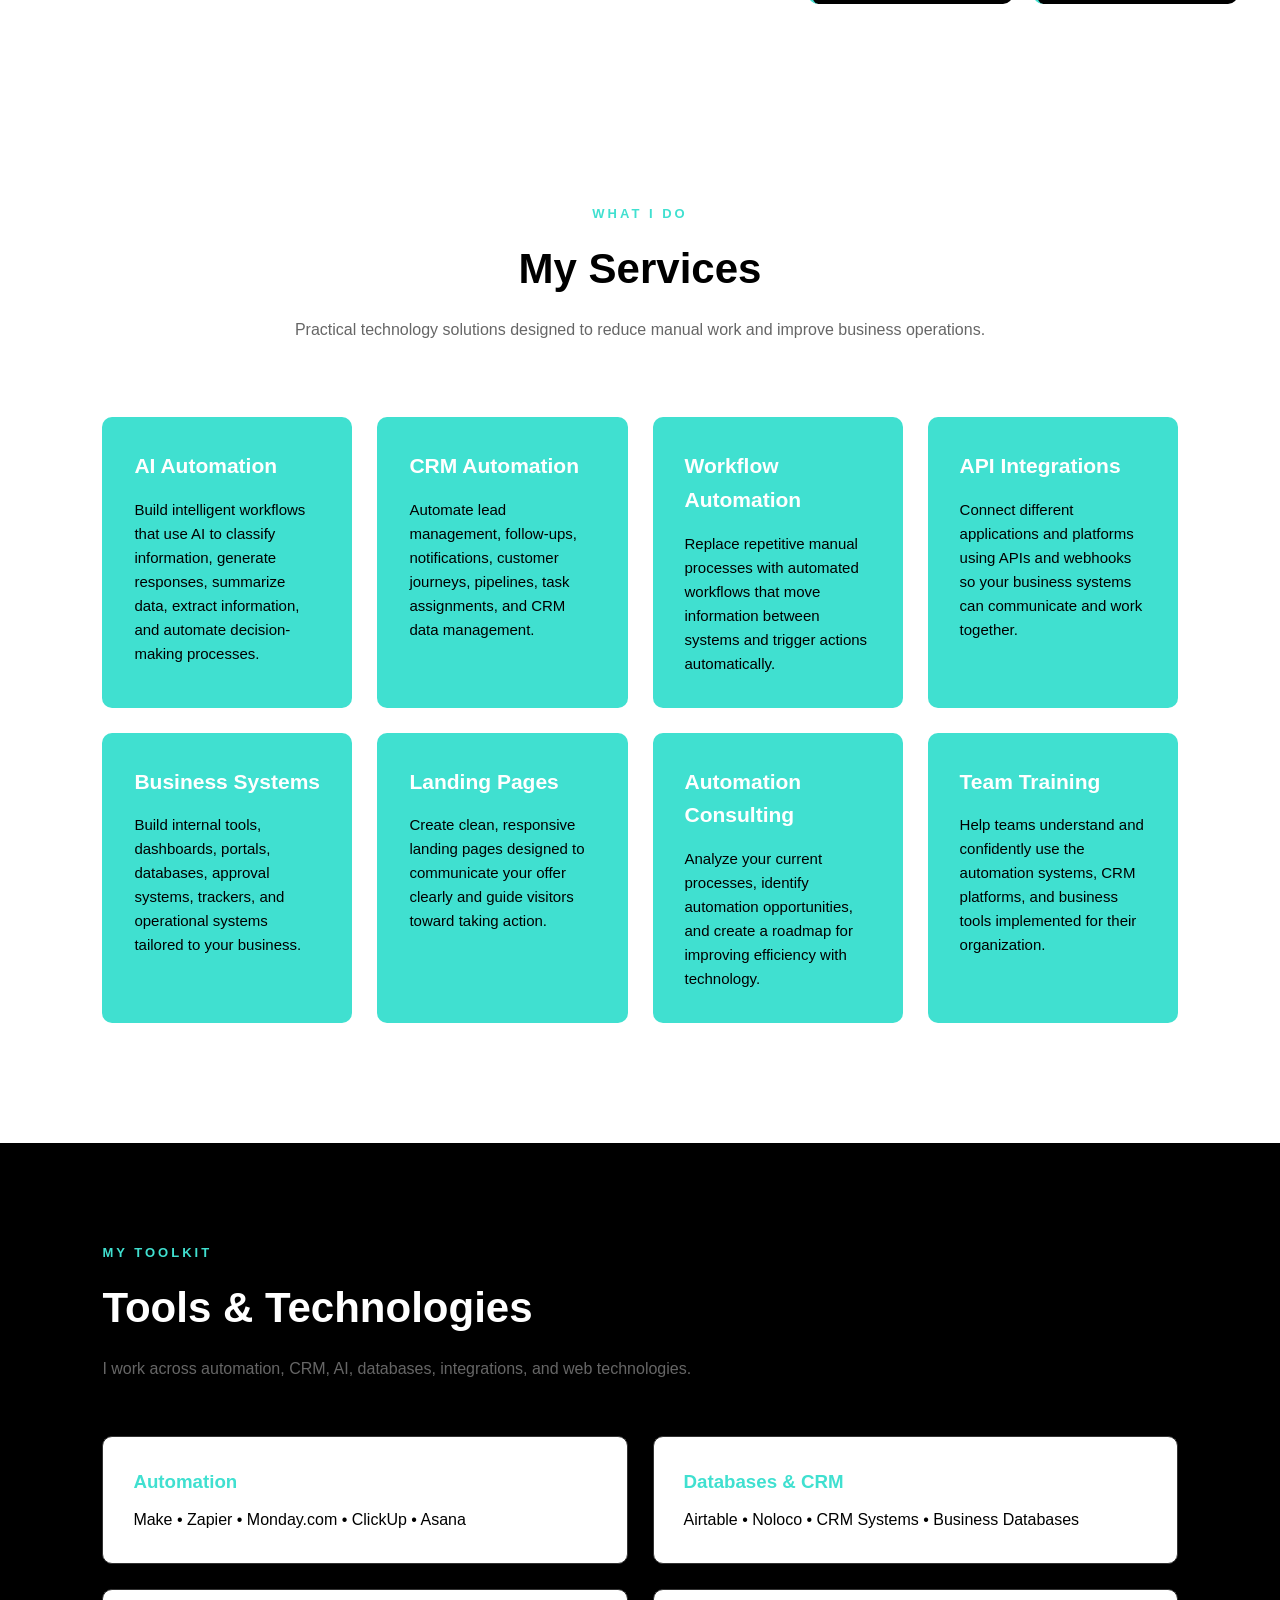
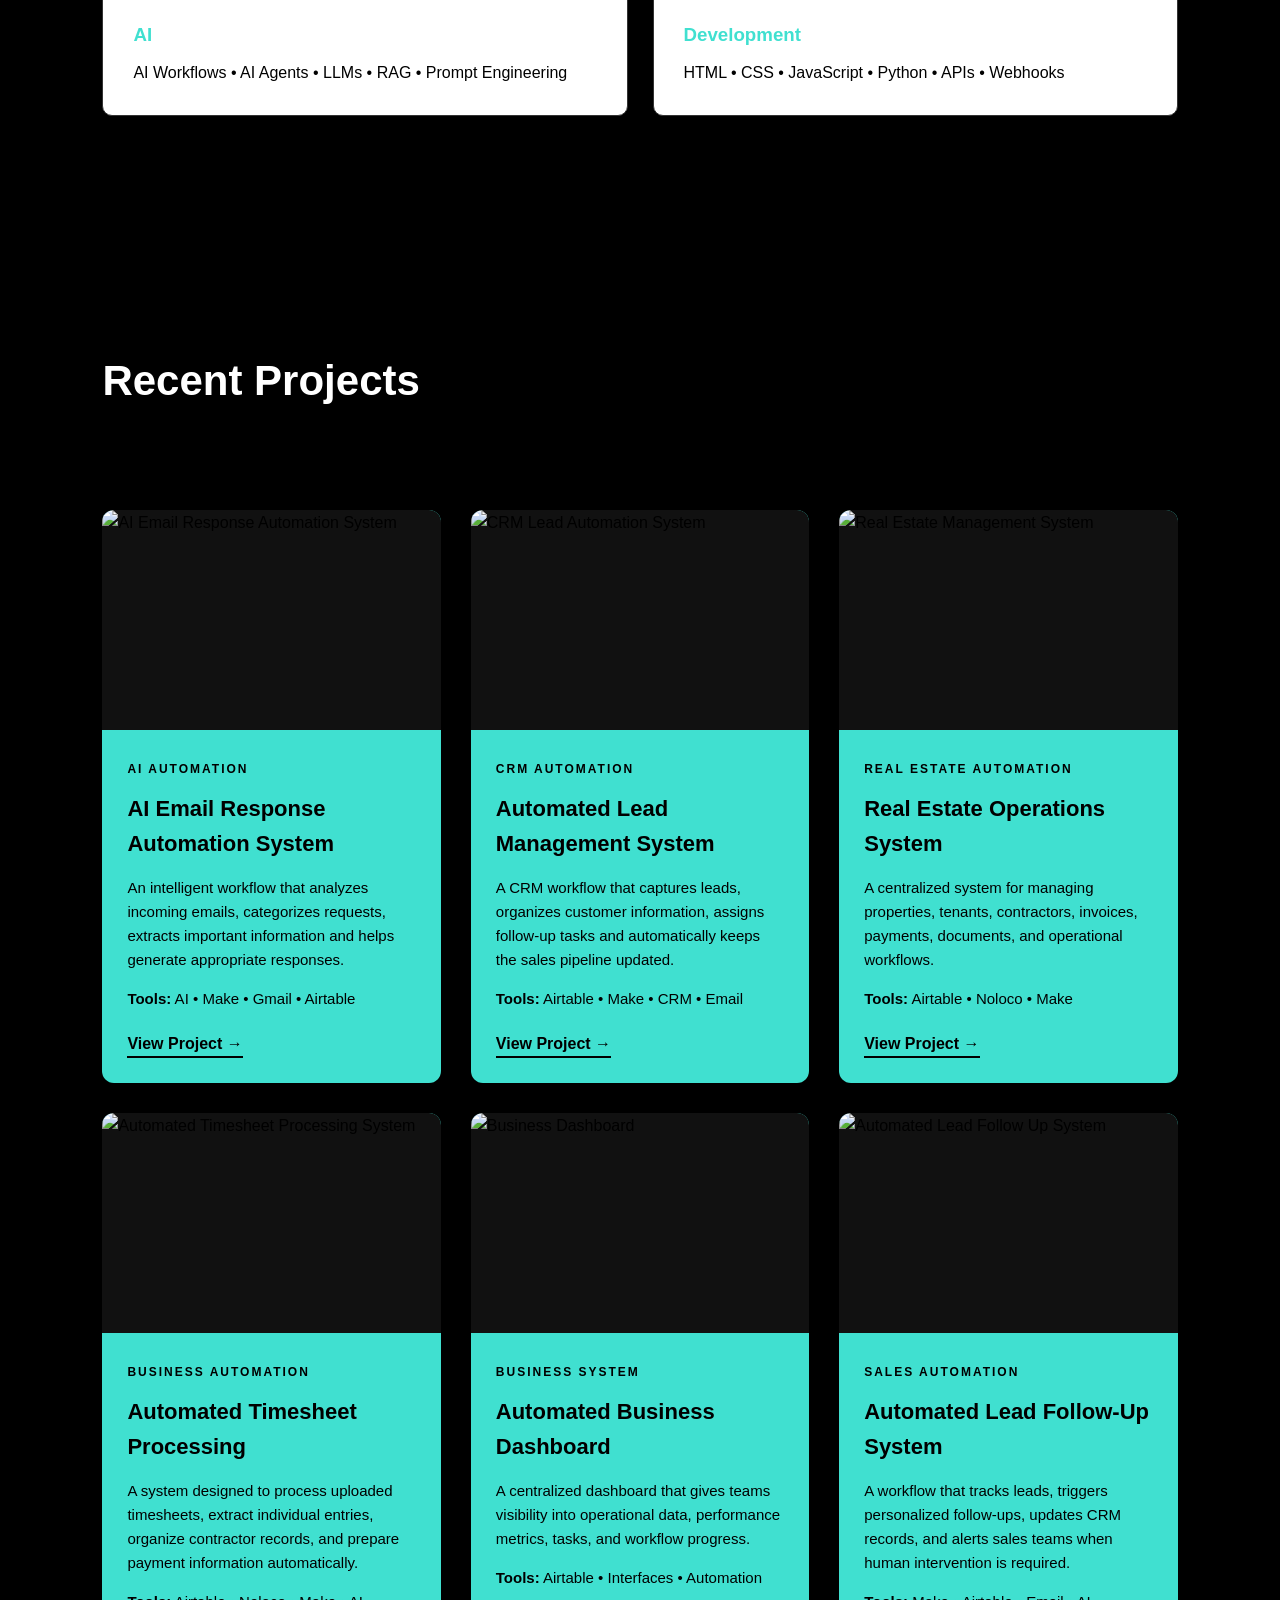
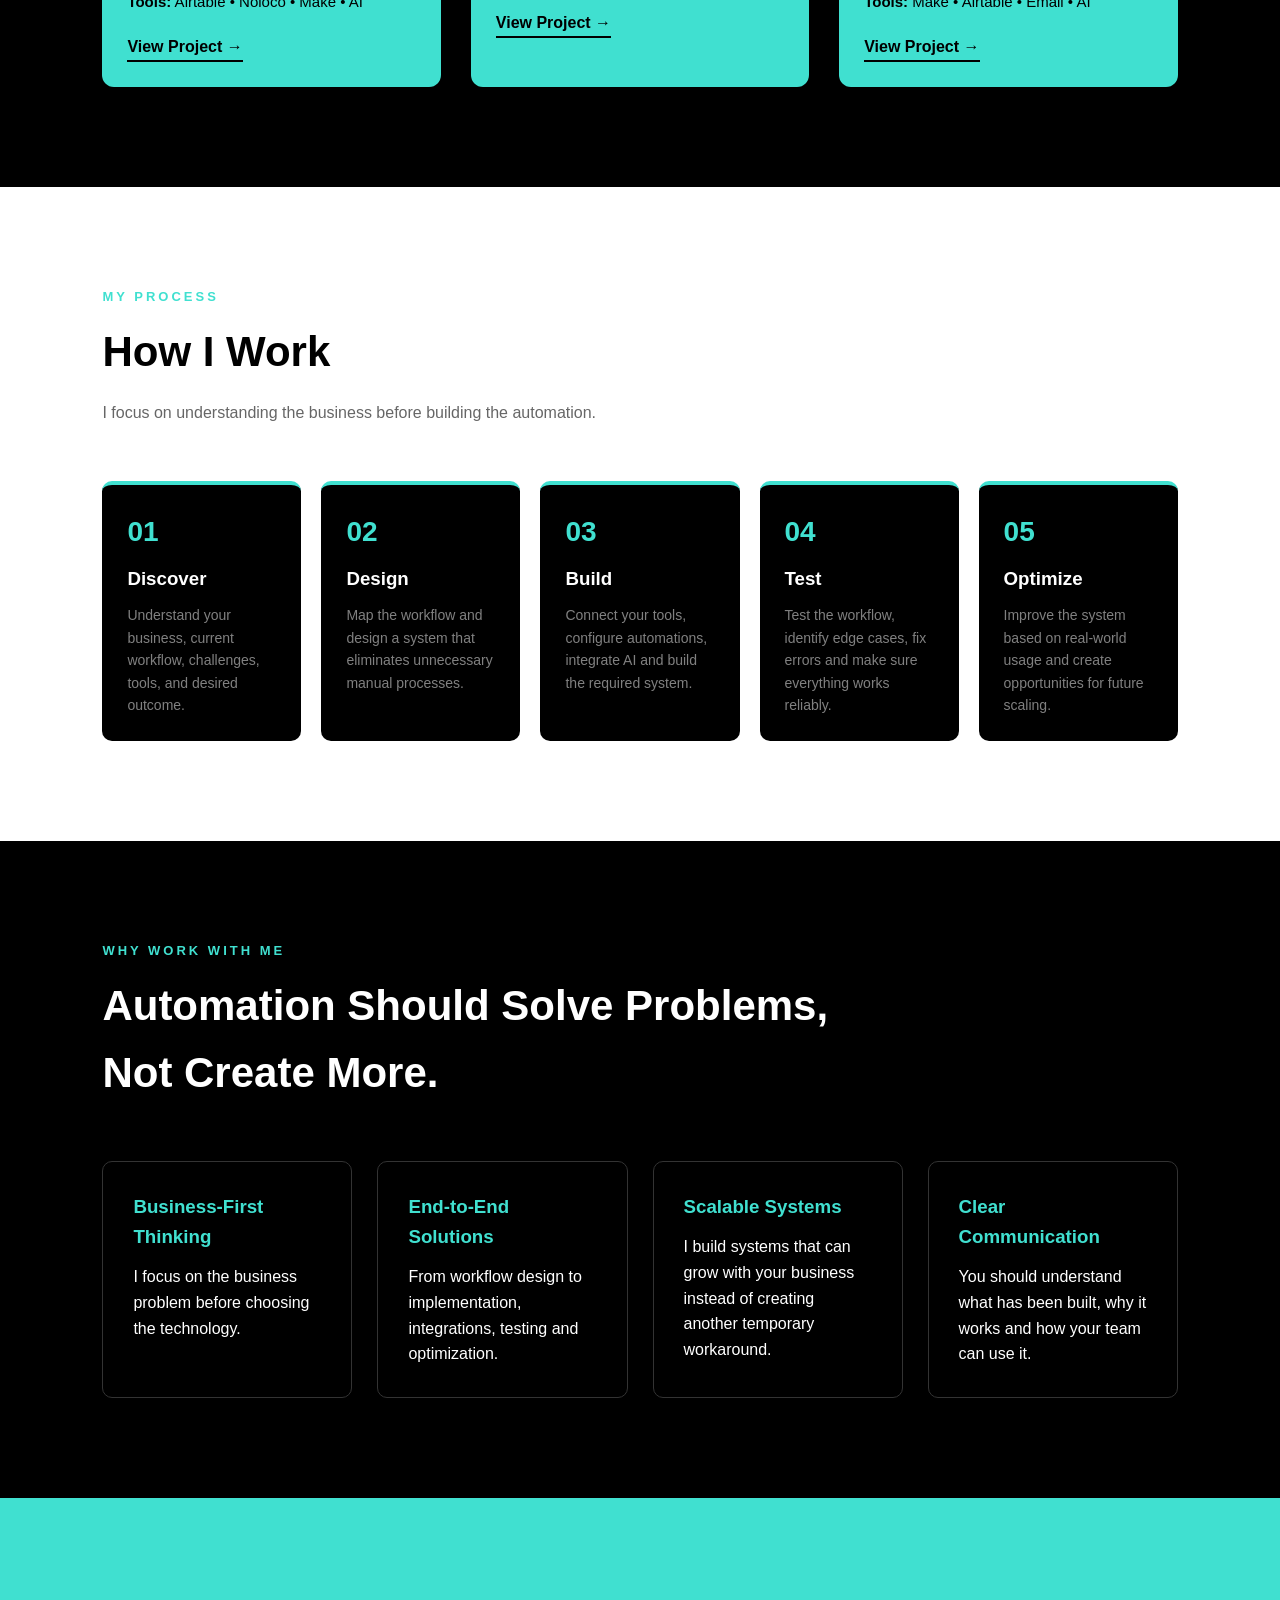
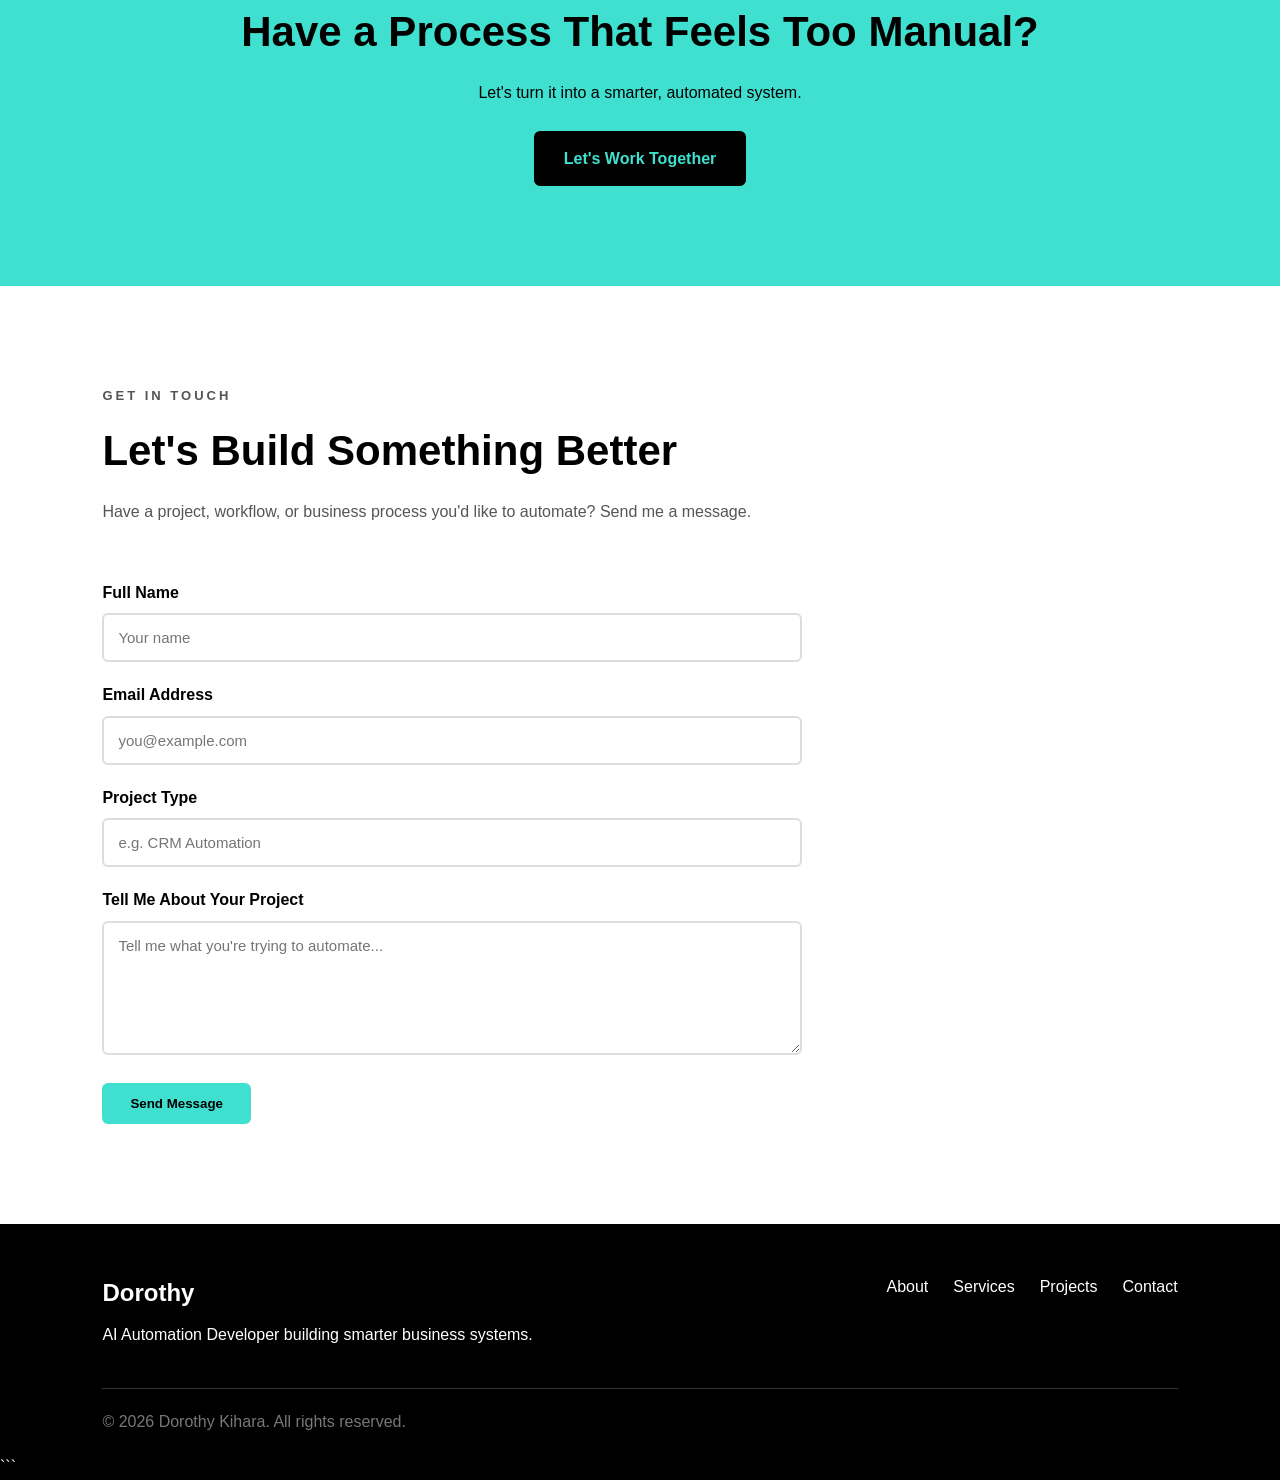
==== commit 659a1665: "updates" ====
--- a/index.html
+++ b/index.html
@@ -1,4 +1,3 @@
-```html
 <!DOCTYPE html>
 <html lang="en">
 
--- a/style.css
+++ b/style.css
@@ -1,6 +1,37 @@
 ```css
 /* =========================================
-   1. GLOBAL RESET
+   DOROTHY'S PORTFOLIO
+   BLACK + TURQUOISE + WHITE
+========================================= */
+
+
+/* =========================================
+   1. COLOR VARIABLES
+========================================= */
+
+:root {
+
+    --black: #000000;
+
+    --dark: #0a0a0a;
+
+    --turquoise: #40e0d0;
+
+    --white: #ffffff;
+
+    --light-bg: #f5f5f5;
+
+    --gray: #b5b5b5;
+
+    --dark-gray: #1a1a1a;
+
+    --orange: #ff4500;
+
+}
+
+
+/* =========================================
+   2. GLOBAL RESET
 ========================================= */
 
 * {
@@ -10,15 +41,29 @@
 }
 
 
-/* =========================================
-   2. BODY
-========================================= */
+html {
+    scroll-behavior: smooth;
+    background-color: black;
+}
+
 
 body {
-    font-family: Arial, Helvetica, sans-serif;
+    margin: 0;
+
+    background-color: black;
+
+    color: white;
+
+    font-family:
+        'Lucida Sans',
+        'Lucida Sans Regular',
+        'Lucida Grande',
+        'Lucida Sans Unicode',
+        Geneva,
+        Verdana,
+        sans-serif;
+
     line-height: 1.6;
-    background-color: #f8f9fc;
-    color: #1a1a1a;
 }
 
 
@@ -31,11 +76,13 @@
     display: block;
 }
 
+
 a {
     text-decoration: none;
     color: inherit;
 }
 
+
 button,
 .btn {
     cursor: pointer;
@@ -47,654 +94,1135 @@
 ========================================= */
 
 .header {
+
+    display: flex;
+
+    justify-content: space-between;
+
+    align-items: center;
+
+    background-color: black;
+
+    color: white;
+
+    padding: 25px 6%;
+
+    position: sticky;
+
+    top: 0;
+
+    z-index: 1000;
+
+    border-bottom: 1px solid #222;
+}
+
+
+/* Logo */
+
+.logo h1 {
+
+    color: turquoise;
+
+    font-size: 30px;
+
+    letter-spacing: 1px;
+}
+
+
+/* Navigation */
+
+.header-links {
+
+    display: flex;
+
+    align-items: center;
+
+    gap: 30px;
+}
+
+
+.header-links a {
+
+    color: turquoise;
+
+    font-size: 15px;
+
+    transition: 0.3s ease;
+}
+
+
+.header-links a:hover {
+
+    color: white;
+
+    transform: translateY(-2px);
+}
+
+
+/* =========================================
+   5. HERO
+========================================= */
+
+.hero {
+
+    min-height: 90vh;
+
+    display: grid;
+
+    grid-template-columns: 55% 45%;
+
+    align-items: center;
+
+    gap: 40px;
+
+    background-color: var(--black);
+
+    padding: 80px 8%;
+}
+
+
+/* Hero text */
+
+.hero-text {
+
+    color: white;
+
+    padding: 20px;
+
+    text-align: left;
+}
+
+
+.hero-text .eyebrow {
+
+    color: white;
+
+    font-size: 14px;
+
+    font-weight: bold;
+
+    letter-spacing: 3px;
+
+    margin-bottom: 20px;
+}
+
+
+.hero-text h2 {
+
+    color: turquoise;
+
+    font-size: 55px;
+
+    line-height: 1.1;
+
+    margin-bottom: 20px;
+}
+
+
+.hero-text h3 {
+
+    color: white;
+
+    font-size: 26px;
+
+    margin-bottom: 20px;
+}
+
+
+.hero-text p {
+
+    color: #cccccc;
+
+    font-size: 17px;
+
+    max-width: 650px;
+
+    margin-bottom: 18px;
+}
+
+
+/* =========================================
+   6. HERO BUTTONS
+========================================= */
+
+.hero-buttons {
+
+    display: flex;
+
+    gap: 15px;
+
+    margin-top: 30px;
+}
+
+
+.btn {
+
+    display: inline-block;
+
+    padding: 13px 28px;
+
+    background-color: turquoise;
+
+    color: black;
+
+    border: 2px solid turquoise;
+
+    border-radius: 6px;
+
+    font-weight: bold;
+
+    transition: 0.3s ease;
+}
+
+
+.btn:hover {
+
+    background-color: transparent;
+
+    color: turquoise;
+
+    transform: translateY(-3px);
+}
+
+
+.secondary-btn {
+
+    background-color: transparent;
+
+    color: turquoise;
+}
+
+
+.secondary-btn:hover {
+
+    background-color: turquoise;
+
+    color: black;
+}
+
+
+/* =========================================
+   7. HERO IMAGE
+========================================= */
+
+.hero-image {
+
+    display: flex;
+
+    justify-content: center;
+
+    align-items: center;
+}
+
+
+.hero-image img {
+
+    width: 80%;
+
+    max-width: 430px;
+
+    height: 500px;
+
+    object-fit: cover;
+
+    border-radius: 20px;
+
+    border: 3px solid turquoise;
+
+    box-shadow:
+        15px 15px 0 turquoise;
+}
+
+
+/* =========================================
+   8. GENERAL SECTION STYLING
+========================================= */
+
+section {
+
+    padding: 100px 8%;
+}
+
+
+.section-heading {
+
+    max-width: 750px;
+
+    margin-bottom: 55px;
+}
+
+
+.section-heading .eyebrow {
+
+    color: turquoise;
+
+    font-size: 13px;
+
+    font-weight: bold;
+
+    letter-spacing: 3px;
+
+    margin-bottom: 10px;
+}
+
+
+.section-heading h2 {
+
+    font-size: 42px;
+
+    color: inherit;
+
+    margin-bottom: 15px;
+}
+
+
+.section-heading p {
+
+    color: #666;
+}
+
+
+/* =========================================
+   9. ABOUT
+========================================= */
+
+.about {
+
+    background-color: white;
+
+    color: black;
+}
+
+
+.about-content {
+
+    display: grid;
+
+    grid-template-columns: 60% 40%;
+
+    gap: 60px;
+}
+
+
+.about-text {
+
+    max-width: 700px;
+}
+
+
+.about-text p {
+
+    color: #444;
+
+    margin-bottom: 20px;
+
+    font-size: 17px;
+}
+
+
+.about-highlights {
+
+    display: grid;
+
+    grid-template-columns: repeat(2, 1fr);
+
+    gap: 20px;
+}
+
+
+.highlight {
+
+    background-color: black;
+
+    color: white;
+
+    padding: 25px;
+
+    border-radius: 10px;
+
+    border-left: 4px solid turquoise;
+
+    transition: 0.3s ease;
+}
+
+
+.highlight:hover {
+
+    transform: translateY(-6px);
+
+    border-left-color: orangered;
+}
+
+
+.highlight h3 {
+
+    color: turquoise;
+
+    font-size: 30px;
+
+    margin-bottom: 8px;
+}
+
+
+/* =========================================
+   10. SERVICES
+========================================= */
+
+.services {
+
+    background-color: white;
+
+    color: black;
+
+    text-align: center;
+}
+
+
+.services .section-heading {
+
+    margin-left: auto;
+
+    margin-right: auto;
+}
+
+
+.services-container {
+
+    display: grid;
+
+    grid-template-columns: repeat(4, 1fr);
+
+    gap: 25px;
+
+    padding: 20px 0;
+}
+
+
+/* Service cards */
+
+.card {
+
+    background-color: turquoise;
+
+    color: black;
+
+    padding: 30px;
+
+    border-radius: 10px;
+
+    text-align: left;
+
+    min-height: 250px;
+
+    border: 2px solid transparent;
+
+    transition: 0.4s ease;
+}
+
+
+.card:hover {
+
+    background-color: black;
+
+    color: white;
+
+    transform: translateY(-8px);
+
+    border-color: turquoise;
+}
+
+
+.card h3 {
+
+    color: white;
+
+    font-size: 21px;
+
+    margin-bottom: 15px;
+}
+
+
+.card p {
+
+    color: inherit;
+
+    font-size: 15px;
+}
+
+
+/* =========================================
+   11. SKILLS
+========================================= */
+
+.skills {
+
+    background-color: black;
+
+    color: white;
+}
+
+
+.skills-container {
+
+    display: grid;
+
+    grid-template-columns: repeat(2, 1fr);
+
+    gap: 25px;
+}
+
+
+.skill {
+
+    padding: 30px;
+
+    background-color: white;
+
+    border: 1px solid #333;
+
+    border-radius: 10px;
+
+    transition: 0.3s ease;
+}
+
+
+.skill:hover {
+
+    border-color: turquoise;
+
+    transform: translateY(-5px);
+}
+
+
+.skill h3 {
+
+    color: turquoise;
+
+    margin-bottom: 10px;
+}
+
+
+.skill p {
+
+    color: black;
+}
+
+
+/* =========================================
+   12. PROJECTS
+========================================= */
+
+.projects {
+
+    background-color: black;
+
+    color: white;
+}
+
+
+.projects .section-heading p {
+
+    color: black;
+}
+
+
+.projects-container {
+
+    display: grid;
+
+    grid-template-columns: repeat(3, 1fr);
+
+    gap: 30px;
+}
+
+
+/* Project card */
+
+.projects-card {
+
+    background-color: turquoise;
+
+    color: black;
+
+    border-radius: 12px;
+
+    overflow: hidden;
+
+    transition: 0.4s ease;
+}
+
+
+.projects-card:hover {
+
+    transform: translateY(-10px);
+
+    box-shadow:
+        8px 8px 0 orangered;
+}
+
+
+/* Project image */
+
+.project-image {
+
     width: 100%;
-    padding: 20px 8%;
-
-    display: flex;
-    justify-content: space-between;
-    align-items: center;
-
-    background-color: #ffffff;
-
-    position: sticky;
-    top: 0;
-    z-index: 1000;
-
-    box-shadow: 0 2px 10px rgba(0, 0, 0, 0.05);
-}
-
-
-/* Logo */
-
-.logo h1 {
+
+    height: 220px;
+
+    background-color: #111;
+}
+
+
+.project-image img {
+
+    width: 100%;
+
+    height: 100%;
+
+    object-fit: cover;
+}
+
+
+/* Project content */
+
+.project-content {
+
+    padding: 25px;
+}
+
+
+.project-content span {
+
+    font-size: 12px;
+
+    font-weight: bold;
+
+    letter-spacing: 2px;
+}
+
+
+.project-content h3 {
+
+    font-size: 22px;
+
+    margin: 10px 0 15px;
+}
+
+
+.project-content p {
+
+    font-size: 15px;
+
+    margin-bottom: 15px;
+}
+
+
+.project-link {
+
+    display: inline-block;
+
+    margin-top: 5px;
+
+    font-weight: bold;
+
+    color: black;
+
+    border-bottom: 2px solid black;
+
+    transition: 0.3s ease;
+}
+
+
+.project-link:hover {
+
+    color: orangered;
+
+    border-color: orangered;
+}
+
+
+/* =========================================
+   13. PROCESS
+========================================= */
+
+.process {
+
+    background-color: white;
+
+    color: black;
+}
+
+
+.process-container {
+
+    display: grid;
+
+    grid-template-columns: repeat(5, 1fr);
+
+    gap: 20px;
+}
+
+
+.process-step {
+
+    padding: 25px;
+
+    background-color: black;
+
+    color: white;
+
+    border-radius: 10px;
+
+    border-top: 4px solid turquoise;
+}
+
+
+.process-step span {
+
+    color: turquoise;
+
     font-size: 28px;
-    font-weight: 700;
-}
-
-
-/* Navigation */
-
-.header-links {
-    display: flex;
-    gap: 30px;
-    align-items: center;
-}
-
-.header-links a {
-    font-size: 15px;
-    font-weight: 500;
+
+    font-weight: bold;
+}
+
+
+.process-step h3 {
+
+    margin: 10px 0;
+}
+
+
+.process-step p {
+
+    color: gray;
+
+    font-size: 14px;
+}
+
+
+/* =========================================
+   14. WHY WORK WITH ME
+========================================= */
+
+.why-me {
+
+    background-color: var(--black);
+
+    color: var(--white);
+}
+
+
+.why-container {
+
+    display: grid;
+
+    grid-template-columns: repeat(4, 1fr);
+
+    gap: 25px;
+}
+
+
+.why-card {
+
+    padding: 30px;
+
+    background-color: var(--dark);
+
+    border: 1px solid #333;
+
+    border-radius: 10px;
+
     transition: 0.3s ease;
 }
 
-.header-links a:hover {
-    transform: translateY(-2px);
-}
-
-
-/* =========================================
-   5. HERO SECTION
-========================================= */
-
-.hero {
-    min-height: 90vh;
-
-    padding: 80px 8%;
-
-    display: flex;
-    align-items: center;
-    justify-content: space-between;
-
-    gap: 60px;
-
-    background-color: #ffffff;
-}
-
-
-/* Hero text */
-
-.hero-text {
-    max-width: 650px;
-}
-
-.eyebrow {
-    font-size: 13px;
-    font-weight: 700;
-    letter-spacing: 2px;
+
+.why-card:hover {
+
+    border-color: turquoise;
+
+    transform: translateY(-5px);
+}
+
+
+.why-card h3 {
+
+    color: turquoise;
+
+    margin-bottom: 12px;
+}
+
+
+.why-card p {
+
+    color: var(--gray);
+}
+
+
+/* =========================================
+   15. CALL TO ACTION
+========================================= */
+
+.cta {
+
+    text-align: center;
+
+    background-color: turquoise;
+
+    color: black;
+}
+
+
+.cta h2 {
+
+    font-size: 42px;
+
     margin-bottom: 15px;
 }
 
-.hero-text h2 {
-    font-size: 55px;
-    line-height: 1.1;
+
+.cta p {
+
+    margin-bottom: 25px;
+}
+
+
+.cta .btn {
+
+    background-color: black;
+
+    color: turquoise;
+
+    border-color: black;
+}
+
+
+.cta .btn:hover {
+
+    background-color: transparent;
+
+    color: black;
+
+    border-color: black;
+}
+
+
+/* =========================================
+   16. CONTACT
+========================================= */
+
+.contacts {
+
+    background-color: white;
+
+    color: black;
+}
+
+
+.contacts .section-heading p {
+
+    color: #555;
+}
+
+
+.contact-form {
+
+    max-width: 700px;
+}
+
+
+.form-group {
+
     margin-bottom: 20px;
 }
 
-.hero-text h3 {
-    font-size: 24px;
-    margin-bottom: 20px;
-}
-
-.hero-text p {
-    font-size: 17px;
-    margin-bottom: 18px;
-    color: #555;
-}
-
-
-/* Hero image */
-
-.hero-image {
-    width: 380px;
-    height: 380px;
-
-    flex-shrink: 0;
-}
-
-.hero-image img {
-    width: 100%;
-    height: 100%;
-
-    object-fit: cover;
-
-    border-radius: 50%;
-}
-
-
-/* =========================================
-   6. BUTTONS
-========================================= */
-
-.hero-buttons {
-    display: flex;
-    gap: 15px;
-    margin-top: 30px;
-}
-
-.btn {
-    display: inline-block;
-
-    padding: 13px 25px;
-
-    border-radius: 6px;
-
-    font-weight: 600;
-
-    transition: 0.3s ease;
-}
-
-.btn:hover {
-    transform: translateY(-3px);
-}
-
-.secondary-btn {
-    background-color: transparent;
-}
-
-
-/* =========================================
-   7. SECTION DEFAULTS
-========================================= */
-
-section {
-    padding: 100px 8%;
-}
-
-.section-heading {
-    max-width: 700px;
-    margin-bottom: 50px;
-}
-
-.section-heading h2 {
-    font-size: 40px;
-    line-height: 1.2;
-    margin-bottom: 15px;
-}
-
-.section-heading p {
-    color: #666;
-}
-
-
-/* =========================================
-   8. ABOUT SECTION
-========================================= */
-
-.about {
-    background-color: #f8f9fc;
-}
-
-.about-content {
-    display: flex;
-    justify-content: space-between;
-    gap: 60px;
-}
-
-.about-text {
-    max-width: 650px;
-}
-
-.about-text p {
-    margin-bottom: 20px;
-    color: #555;
-}
-
-.about-highlights {
-    display: grid;
-    grid-template-columns: repeat(2, 1fr);
-    gap: 20px;
-
-    max-width: 400px;
-}
-
-.highlight {
-    padding: 25px;
-
-    background-color: #ffffff;
-
-    border-radius: 10px;
-
-    box-shadow: 0 5px 20px rgba(0, 0, 0, 0.05);
-}
-
-.highlight h3 {
-    font-size: 30px;
-    margin-bottom: 10px;
-}
-
-
-/* =========================================
-   9. SERVICES
-========================================= */
-
-.services {
-    background-color: #ffffff;
-}
-
-.services-container {
-    display: grid;
-
-    grid-template-columns: repeat(4, 1fr);
-
-    gap: 25px;
-}
-
-.card {
-    padding: 30px;
-
-    background-color: #f8f9fc;
-
-    border-radius: 12px;
-
-    transition: 0.3s ease;
-}
-
-.card:hover {
-    transform: translateY(-8px);
-}
-
-.card h3 {
-    font-size: 21px;
-    margin-bottom: 15px;
-}
-
-.card p {
-    color: #666;
-}
-
-
-/* =========================================
-   10. SKILLS
-========================================= */
-
-.skills {
-    background-color: #f8f9fc;
-}
-
-.skills-container {
-    display: grid;
-
-    grid-template-columns: repeat(2, 1fr);
-
-    gap: 25px;
-}
-
-.skill {
-    padding: 30px;
-
-    background-color: #ffffff;
-
-    border-radius: 10px;
-}
-
-.skill h3 {
-    margin-bottom: 10px;
-}
-
-.skill p {
-    color: #666;
-}
-
-
-/* =========================================
-   11. PROJECTS
-========================================= */
-
-.projects {
-    background-color: #ffffff;
-}
-
-.projects-container {
-    display: grid;
-
-    grid-template-columns: repeat(3, 1fr);
-
-    gap: 30px;
-}
-
-.projects-card {
-    overflow: hidden;
-
-    background-color: #f8f9fc;
-
-    border-radius: 12px;
-
-    transition: 0.3s ease;
-}
-
-.projects-card:hover {
-    transform: translateY(-8px);
-}
-
-.project-image {
-    width: 100%;
-    height: 220px;
-}
-
-.project-image img {
-    width: 100%;
-    height: 100%;
-
-    object-fit: cover;
-}
-
-.project-content {
-    padding: 25px;
-}
-
-.project-content span {
-    font-size: 12px;
-    font-weight: 700;
-    letter-spacing: 1px;
-}
-
-.project-content h3 {
-    margin: 10px 0;
-}
-
-.project-content p {
-    color: #666;
-    margin-bottom: 15px;
-}
-
-.project-link {
-    font-weight: 600;
-}
-
-
-/* =========================================
-   12. PROCESS
-========================================= */
-
-.process {
-    background-color: #f8f9fc;
-}
-
-.process-container {
-    display: grid;
-
-    grid-template-columns: repeat(5, 1fr);
-
-    gap: 20px;
-}
-
-.process-step {
-    padding: 25px;
-
-    background-color: #ffffff;
-
-    border-radius: 10px;
-}
-
-.process-step span {
-    font-size: 30px;
-    font-weight: 700;
-}
-
-.process-step h3 {
-    margin: 10px 0;
-}
-
-.process-step p {
-    color: #666;
-}
-
-
-/* =========================================
-   13. WHY WORK WITH ME
-========================================= */
-
-.why-me {
-    background-color: #ffffff;
-}
-
-.why-container {
-    display: grid;
-
-    grid-template-columns: repeat(4, 1fr);
-
-    gap: 25px;
-}
-
-.why-card {
-    padding: 30px;
-
-    background-color: #f8f9fc;
-
-    border-radius: 10px;
-}
-
-.why-card h3 {
-    margin-bottom: 10px;
-}
-
-.why-card p {
-    color: #666;
-}
-
-
-/* =========================================
-   14. CTA
-========================================= */
-
-.cta {
-    text-align: center;
-
-    background-color: #f8f9fc;
-}
-
-.cta h2 {
-    font-size: 40px;
-    margin-bottom: 15px;
-}
-
-.cta p {
-    margin-bottom: 25px;
-}
-
-
-/* =========================================
-   15. CONTACT
-========================================= */
-
-.contacts {
-    background-color: #ffffff;
-}
-
-.contact-form {
-    max-width: 700px;
-}
-
-.form-group {
-    margin-bottom: 20px;
-}
 
 .form-group label {
+
     display: block;
 
     margin-bottom: 8px;
 
-    font-weight: 600;
-}
+    font-weight: bold;
+}
+
 
 .form-group input,
 .form-group textarea {
+
     width: 100%;
 
     padding: 14px;
 
-    border: 1px solid #ddd;
+    font-family: inherit;
+
+    font-size: 15px;
+
+    border: 2px solid #ddd;
 
     border-radius: 6px;
 
-    font-family: inherit;
-
-    font-size: 15px;
-}
+    outline: none;
+
+    transition: 0.3s ease;
+}
+
+
+.form-group input:focus,
+.form-group textarea:focus {
+
+    border-color: turquoise;
+}
+
 
 .form-group textarea {
+
     resize: vertical;
 }
 
 
-/* =========================================
-   16. FOOTER
+.contact-form .btn {
+
+    border: 2px solid var(--turquoise);
+}
+
+
+/* =========================================
+   17. FOOTER
 ========================================= */
 
 .footer {
+
+    background-color: var(--black);
+
+    color: var(--white);
+
     padding: 50px 8% 20px;
-
-    background-color: #111111;
-
-    color: #ffffff;
-}
+}
+
 
 .footer-content {
+
     display: flex;
 
     justify-content: space-between;
 
-    gap: 50px;
+    gap: 40px;
 
     padding-bottom: 40px;
 }
 
+
+.footer-content h2 {
+
+    color: var(--turquoise);
+}
+
+
 .footer-content p {
+
+    color: var(--gray);
+
     margin-top: 10px;
-    color: #aaa;
-}
+}
+
 
 .footer-links {
+
     display: flex;
 
     gap: 25px;
 }
 
+
 .footer-links a {
-    color: #aaa;
+
+    color: var(--turquoise);
 
     transition: 0.3s ease;
 }
 
+
 .footer-links a:hover {
-    color: #ffffff;
-}
+
+    color: var(--white);
+}
+
 
 .footer-bottom {
+
+    border-top: 1px solid #333;
+
     padding-top: 20px;
 
-    border-top: 1px solid #333;
-
-    color: #888;
-}
-
-
-/* =========================================
-   17. MOBILE RESPONSIVENESS
-========================================= */
-
-@media (max-width: 900px) {
+    color: #777;
+}
+
+
+/* =========================================
+   18. TABLET
+========================================= */
+
+@media (max-width: 1000px) {
+
+    .hero {
+
+        grid-template-columns: 1fr;
+
+        text-align: center;
+    }
+
+
+    .hero-text {
+
+        text-align: center;
+    }
+
+
+    .hero-text p {
+
+        margin-left: auto;
+
+        margin-right: auto;
+    }
+
+
+    .hero-image {
+
+        margin-top: 30px;
+    }
+
+
+    .services-container {
+
+        grid-template-columns: repeat(2, 1fr);
+    }
+
+
+    .projects-container {
+
+        grid-template-columns: repeat(2, 1fr);
+    }
+
+
+    .process-container {
+
+        grid-template-columns: repeat(2, 1fr);
+    }
+
+
+    .why-container {
+
+        grid-template-columns: repeat(2, 1fr);
+    }
+
+
+    .about-content {
+
+        grid-template-columns: 1fr;
+    }
+
+}
+
+
+/* =========================================
+   19. MOBILE
+========================================= */
+
+@media (max-width: 650px) {
 
     .header {
+
+        flex-direction: column;
+
+        gap: 20px;
+
         padding: 20px 5%;
     }
 
+
     .header-links {
+
+        flex-wrap: wrap;
+
+        justify-content: center;
+
         gap: 15px;
     }
 
+
+    section {
+
+        padding: 70px 5%;
+    }
+
+
     .hero {
-        flex-direction: column-reverse;
-        text-align: center;
-
-        padding: 70px 5%;
-    }
-
-    .hero-image {
-        width: 280px;
-        height: 280px;
-    }
+
+        padding: 60px 5%;
+    }
+
 
     .hero-text h2 {
-        font-size: 42px;
-    }
+
+        font-size: 38px;
+    }
+
+
+    .hero-text h3 {
+
+        font-size: 20px;
+    }
+
 
     .hero-buttons {
-        justify-content: center;
-    }
-
-    section {
-        padding: 80px 5%;
-    }
-
-    .about-content {
+
         flex-direction: column;
-    }
-
-    .services-container {
-        grid-template-columns: repeat(2, 1fr);
-    }
-
-    .projects-container {
-        grid-template-columns: repeat(2, 1fr);
-    }
-
-    .process-container {
-        grid-template-columns: repeat(2, 1fr);
-    }
-
-    .why-container {
-        grid-template-columns: repeat(2, 1fr);
-    }
-}
-
-
-@media (max-width: 600px) {
-
-    .header {
-        flex-direction: column;
-        gap: 15px;
-    }
-
-    .header-links {
-        flex-wrap: wrap;
-        justify-content: center;
-    }
-
-    .hero-text h2 {
-        font-size: 35px;
-    }
-
-    .hero-text h3 {
-        font-size: 20px;
-    }
-
-    .section-heading h2 {
-        font-size: 32px;
-    }
+
+        align-items: center;
+    }
+
+
+    .hero-image img {
+
+        width: 80%;
+
+        height: 400px;
+    }
+
 
     .services-container,
     .skills-container,
     .projects-container,
     .process-container,
     .why-container {
+
         grid-template-columns: 1fr;
     }
 
+
     .about-highlights {
+
         grid-template-columns: 1fr;
     }
 
-    .hero-buttons {
+
+    .section-heading h2 {
+
+        font-size: 32px;
+    }
+
+
+    .footer-content {
+
         flex-direction: column;
     }
 
-    .footer-content {
-        flex-direction: column;
-    }
 
     .footer-links {
+
         flex-wrap: wrap;
     }
 
 }
-```
+
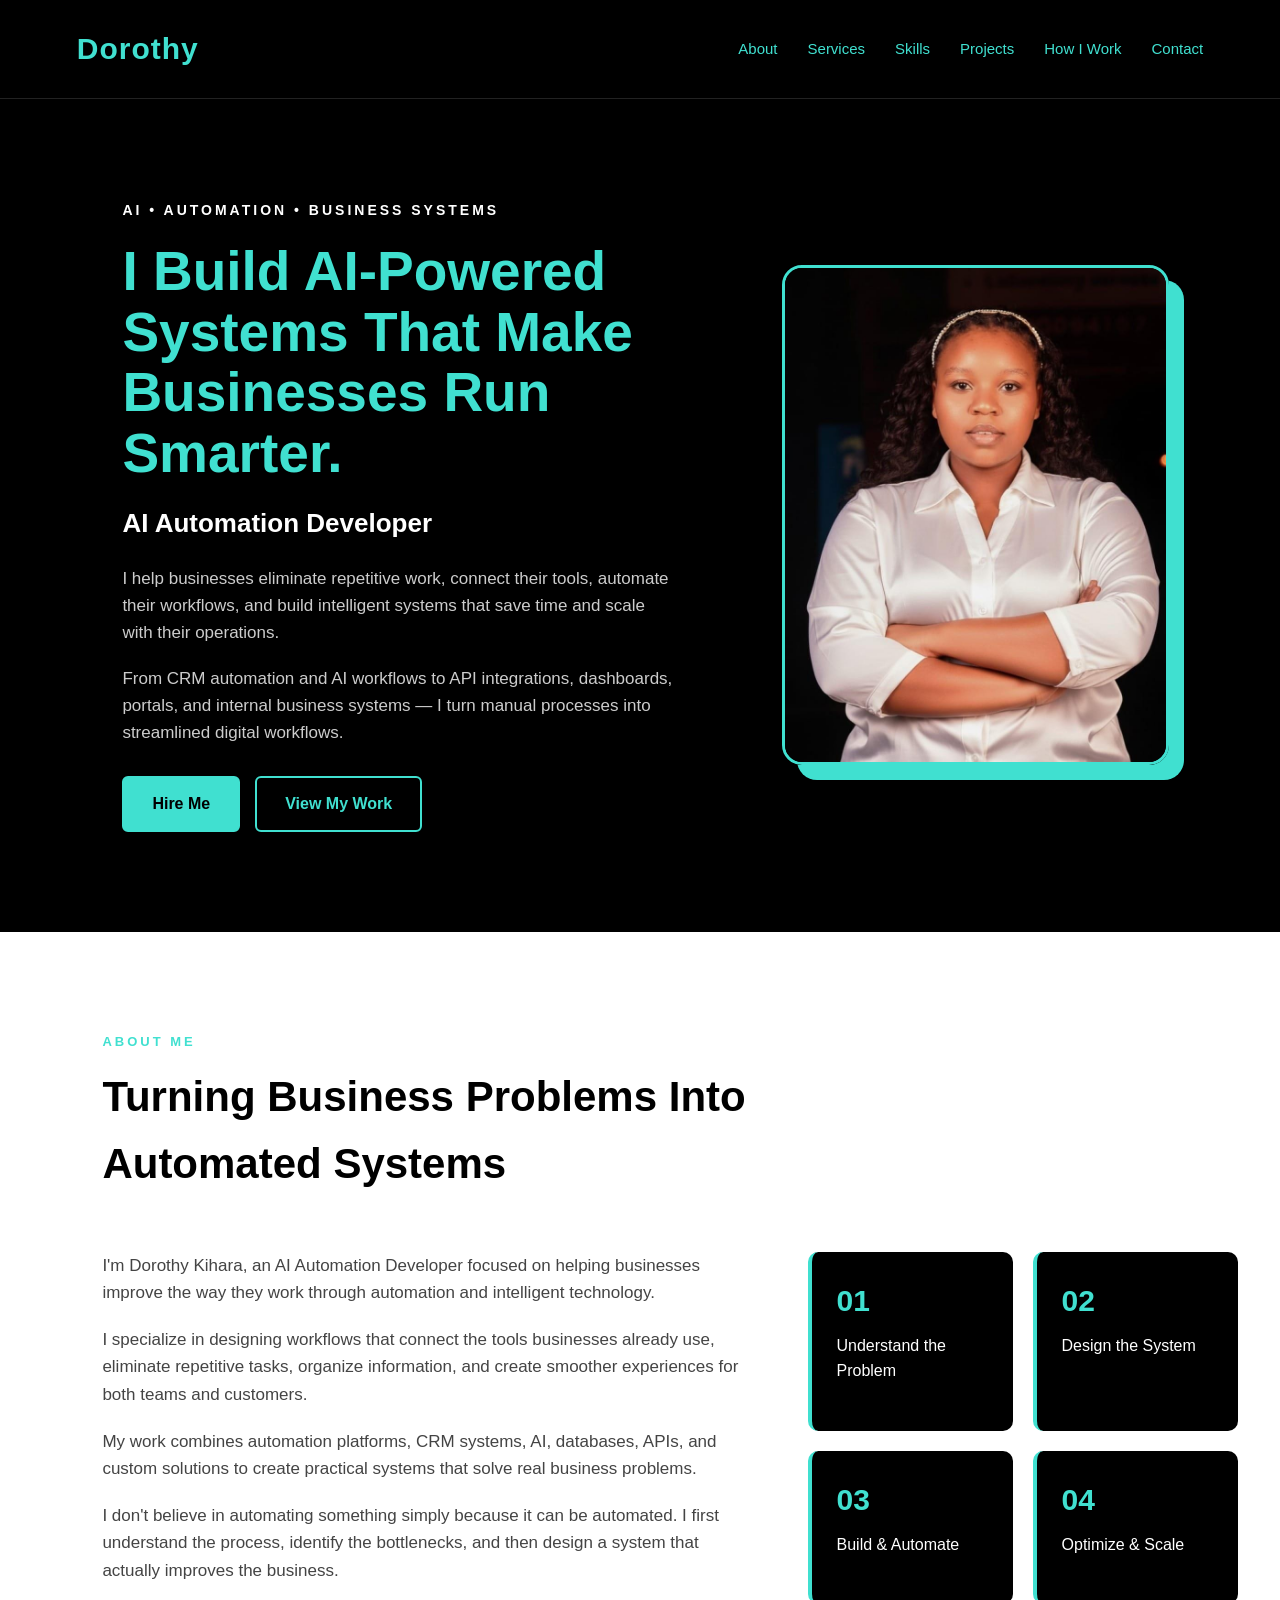
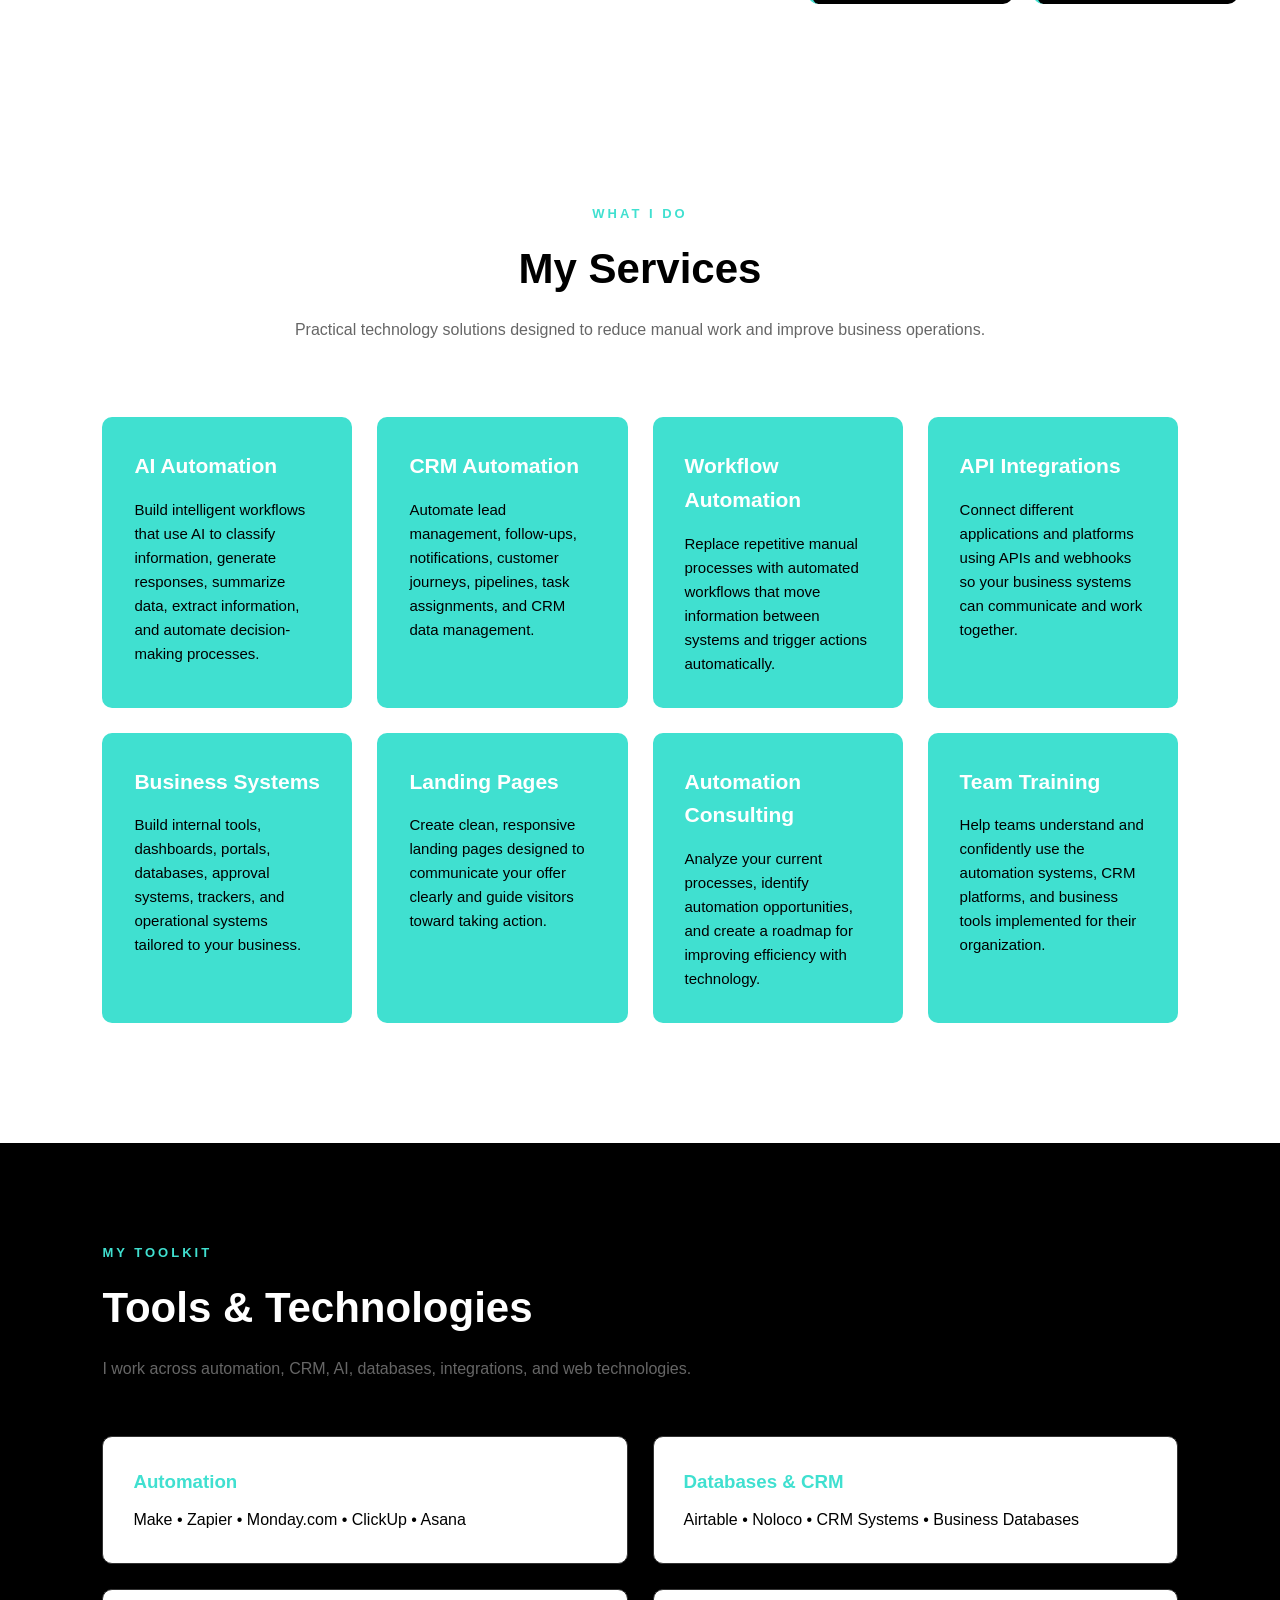
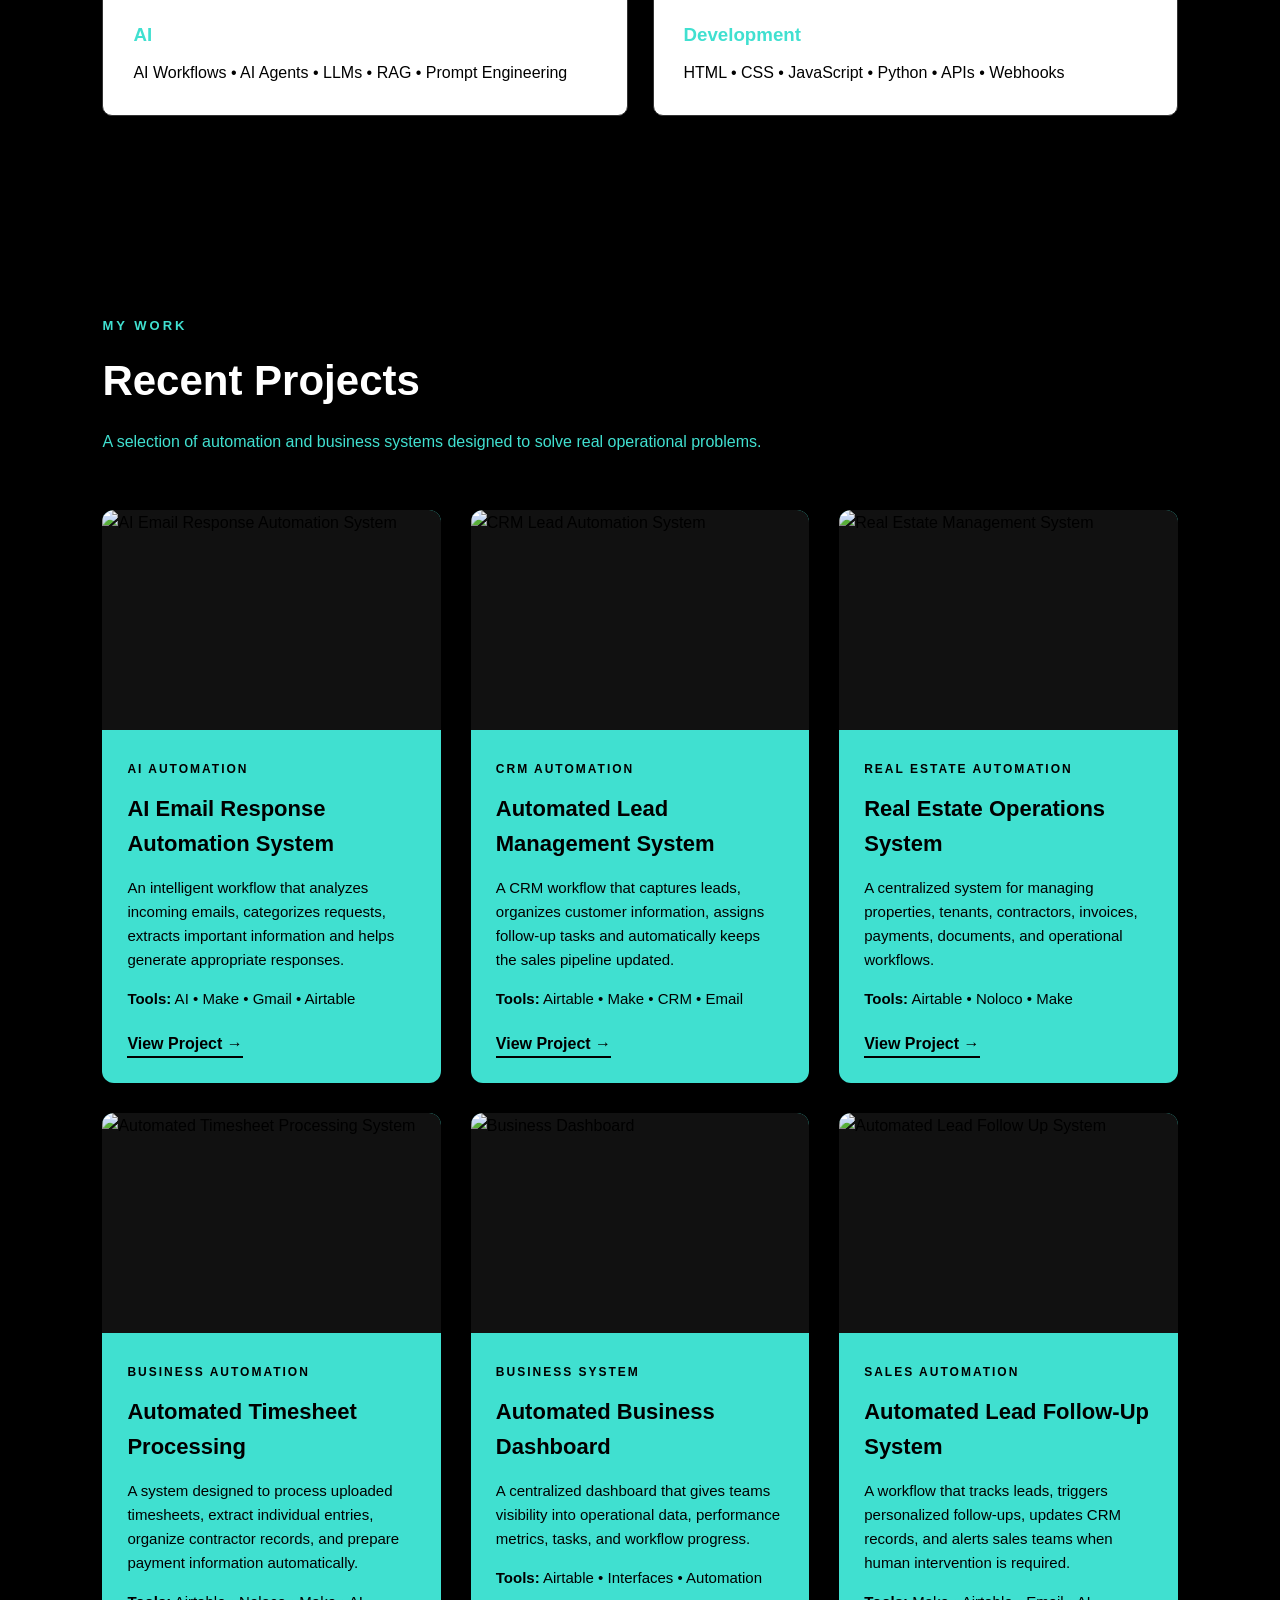
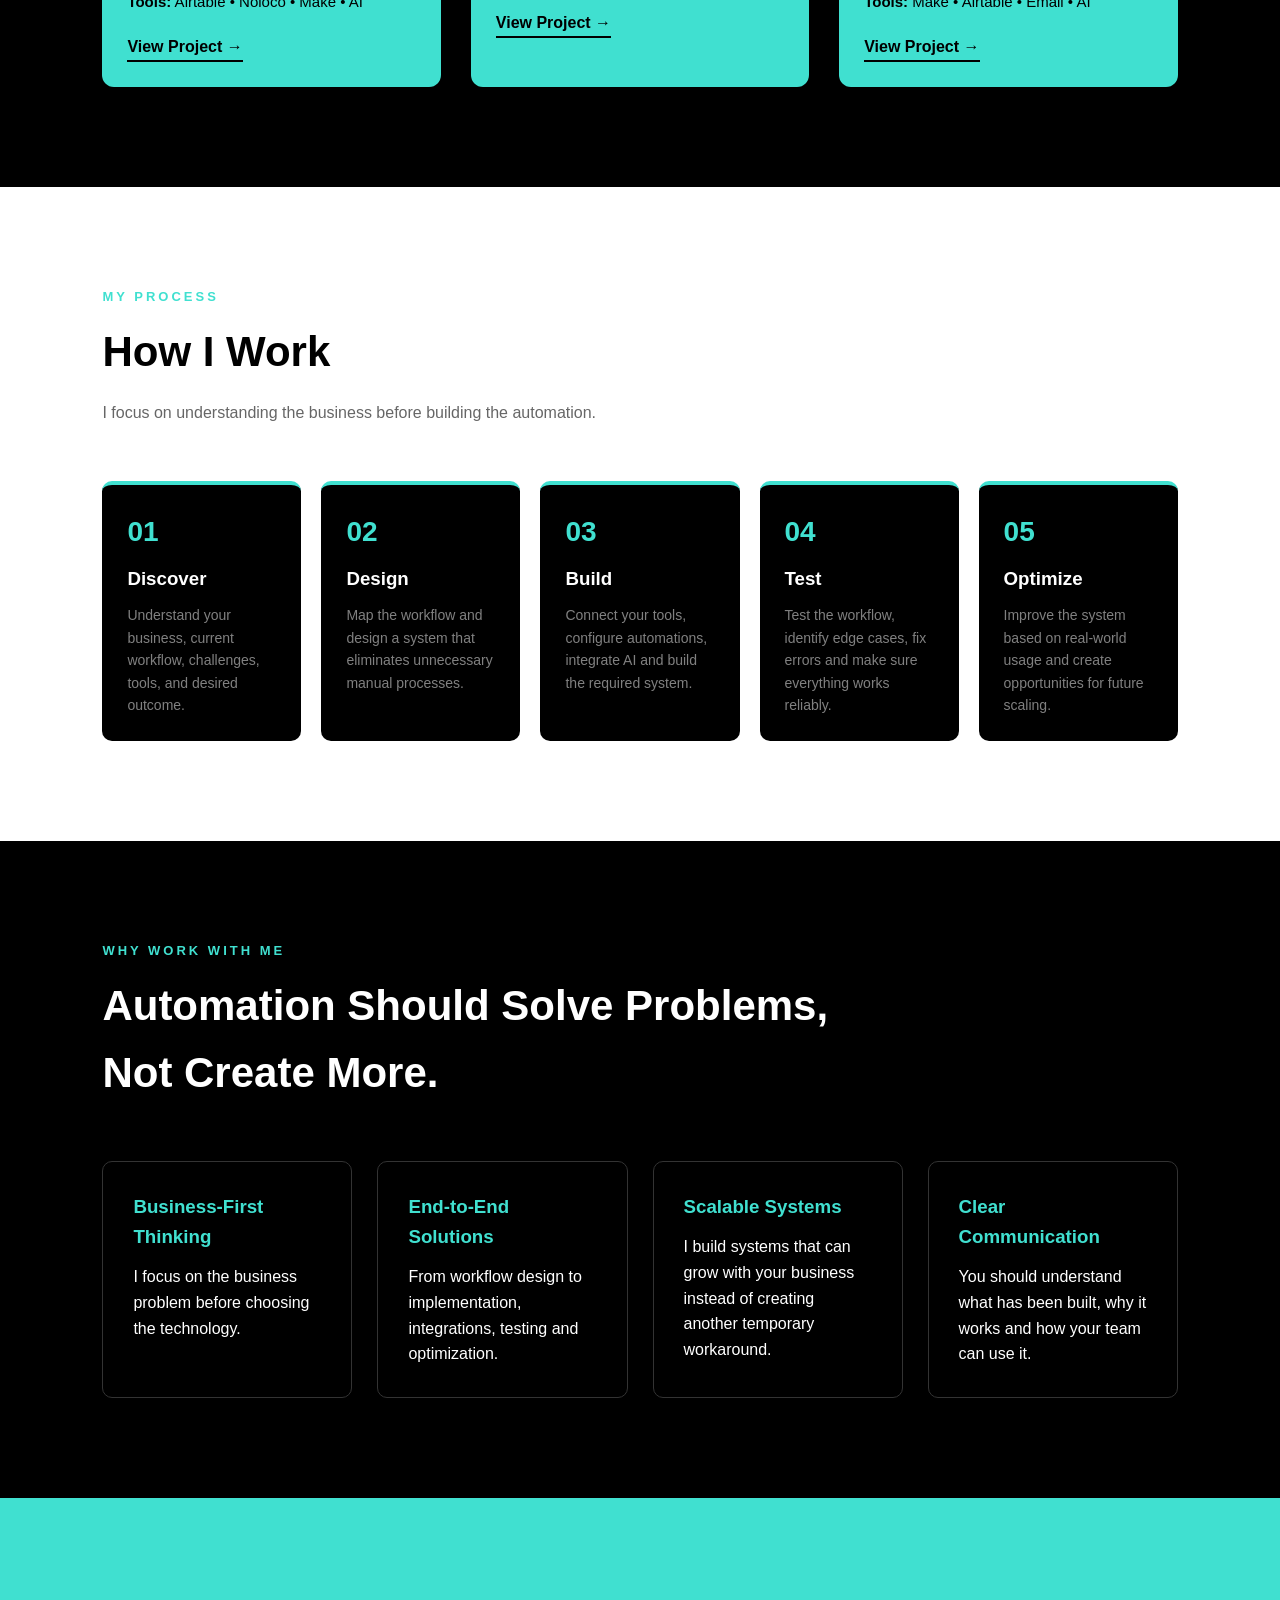
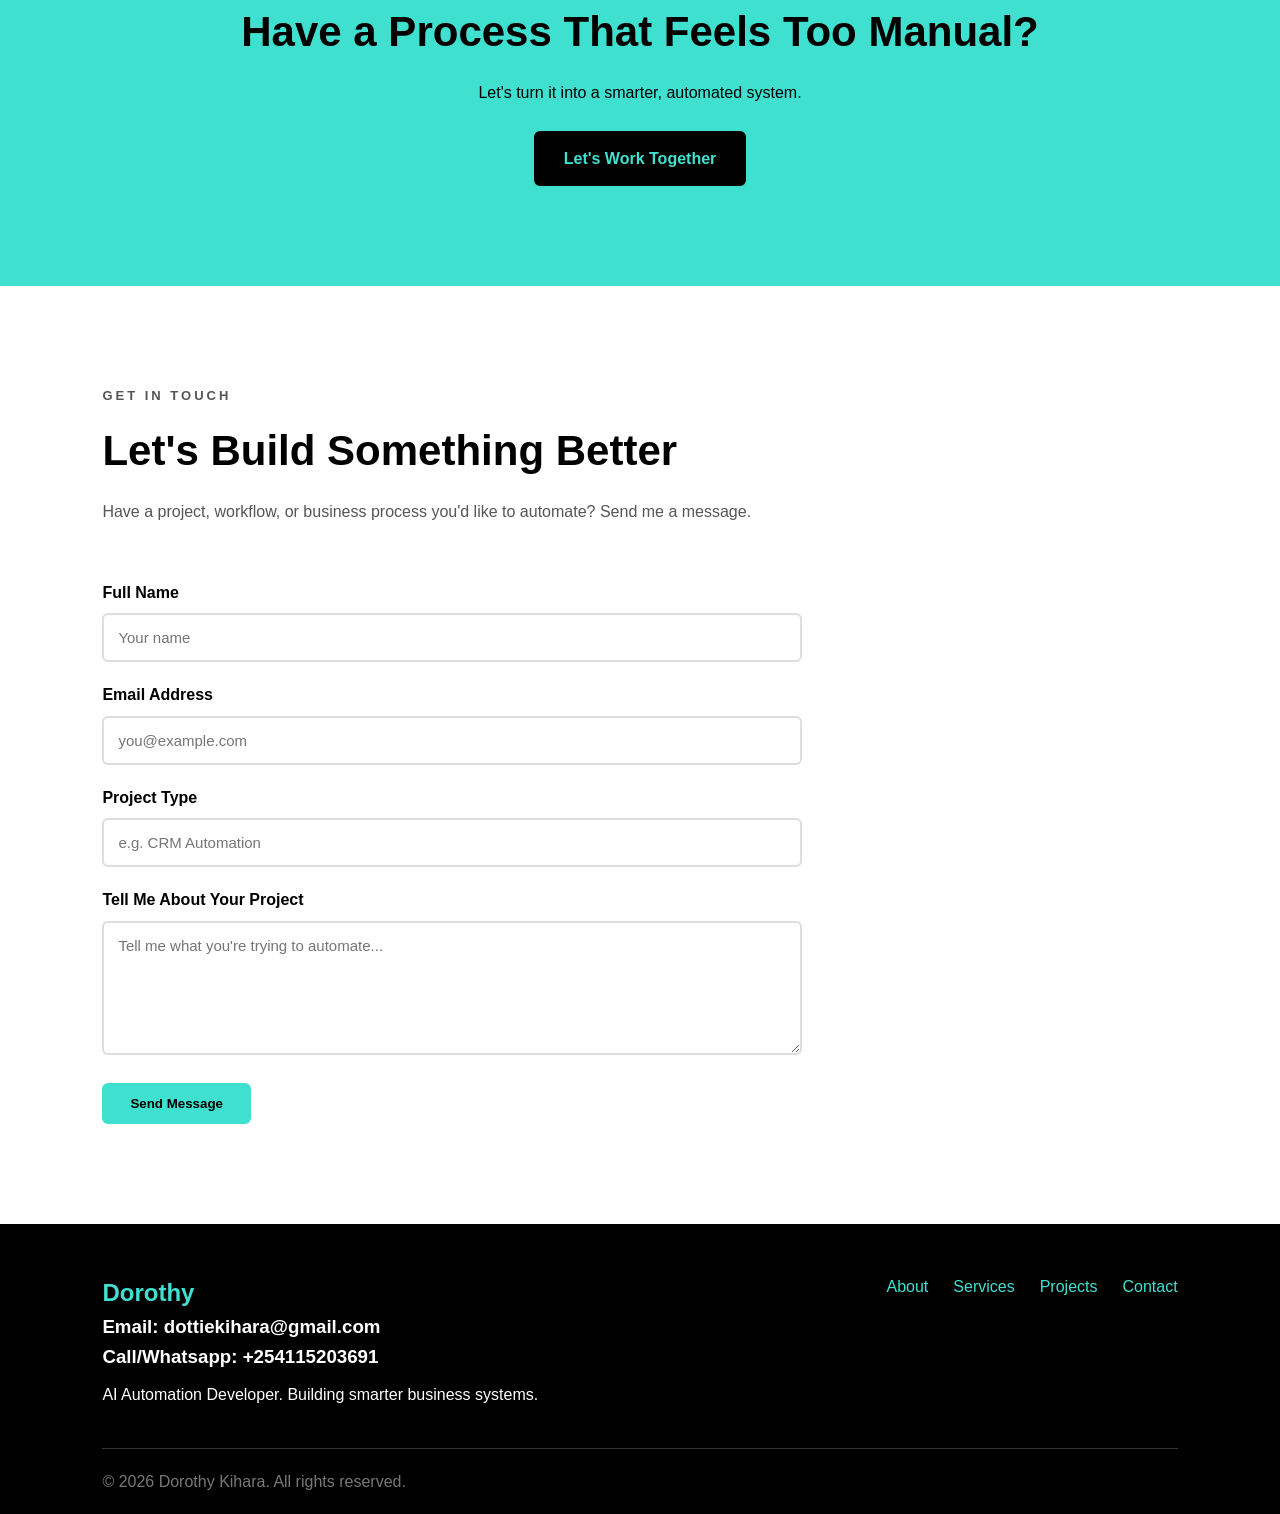
==== commit 9e55f40d: "updates" ====
--- a/index.html
+++ b/index.html
@@ -908,8 +908,12 @@
 
                 <h2>Dorothy</h2>
 
+                <h3>Email: dottiekihara@gmail.com</h3>
+
+                <h3>Call/Whatsapp: +254115203691</h3>
+
                 <p>
-                    AI Automation Developer building smarter
+                    AI Automation Developer. Building smarter
                     business systems.
                 </p>
 
@@ -942,4 +946,4 @@
 </body>
 
 </html>
-```
+
--- a/style.css
+++ b/style.css
@@ -622,7 +622,7 @@
 
 .projects .section-heading p {
 
-    color: black;
+    color: turquoise;
 }
 
 
@@ -807,9 +807,9 @@
 
 .why-me {
 
-    background-color: var(--black);
-
-    color: var(--white);
+    background-color: black;
+
+    color: white;
 }
 
 
@@ -1015,7 +1015,7 @@
 
 .footer-content h2 {
 
-    color: var(--turquoise);
+    color: turquoise;
 }
 
 
@@ -1037,7 +1037,7 @@
 
 .footer-links a {
 
-    color: var(--turquoise);
+    color: turquoise;
 
     transition: 0.3s ease;
 }
@@ -1045,7 +1045,7 @@
 
 .footer-links a:hover {
 
-    color: var(--white);
+    color: white;
 }
 
 
